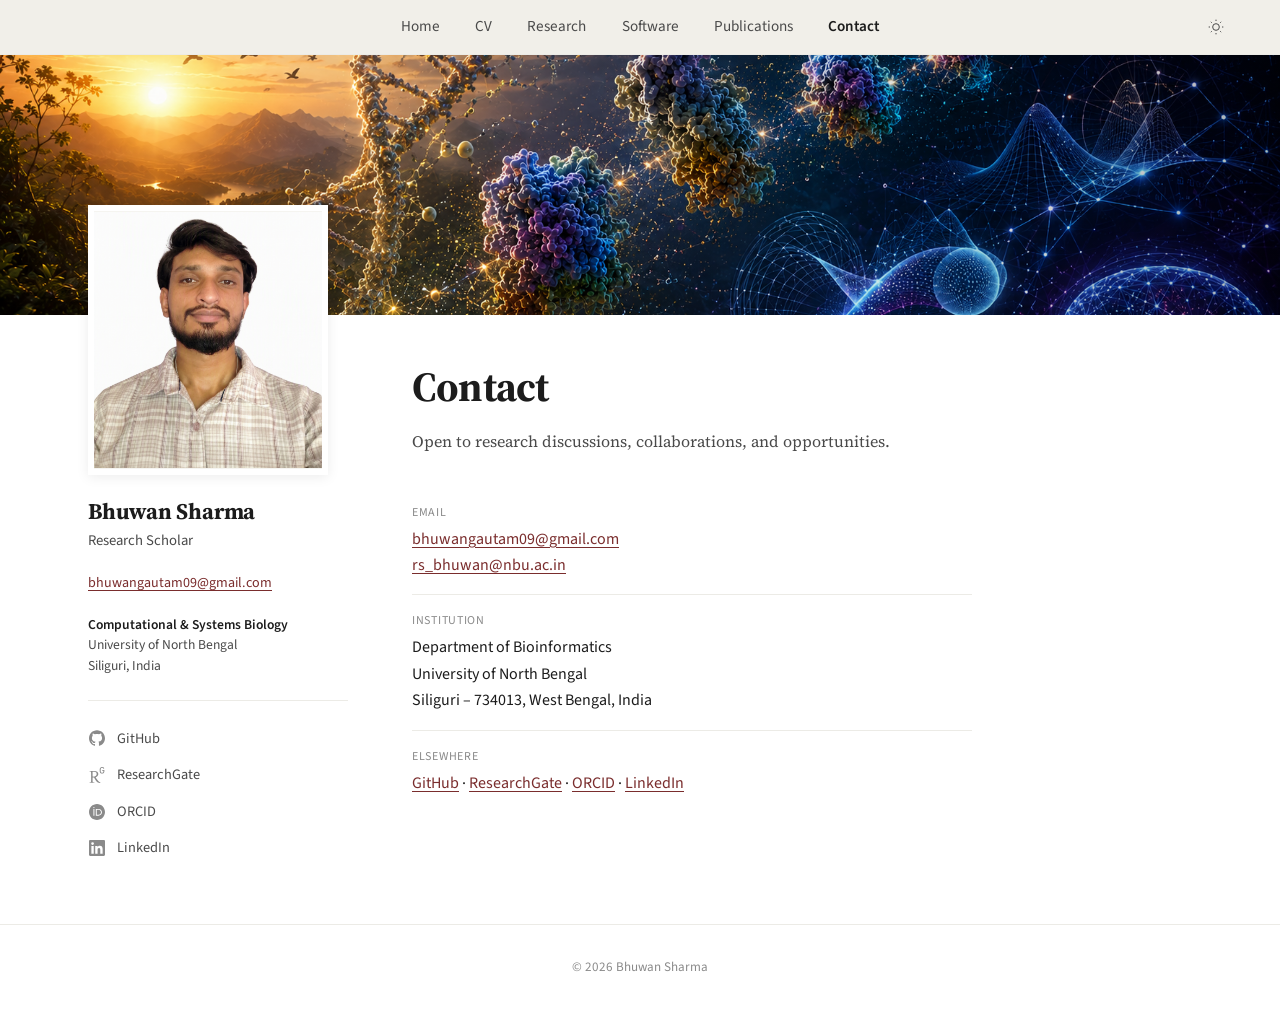
==== contact.html @ 432087e5 "Add files via upload" ====
<!DOCTYPE html>
<html lang="en" data-theme="light">
<head>
<meta charset="UTF-8"/>
<meta name="viewport" content="width=device-width,initial-scale=1.0"/>
<title>Contact — Bhuwan Sharma</title>
<link rel="icon" type="image/svg+xml" href="logo.svg" />
<link rel="stylesheet" href="style.css"/>
</head>
<body>

<nav id="topnav">
  <div class="nav-links">
    <a href="index.html">Home</a>
    <a href="cv.html">CV</a>
    <a href="research.html">Research</a>
    <a href="software.html">Software</a>
    <a href="publications.html">Publications</a>
    <a href="contact.html">Contact</a>
  </div>
  <div class="nav-tools">
    <button id="themeBtn" class="nav-btn" aria-label="Toggle theme">
      <svg class="icon-sun" width="16" height="16" viewBox="0 0 24 24" fill="none" stroke="currentColor" stroke-width="1.5"><circle cx="12" cy="12" r="5"/><path d="M12 1v2m0 18v2M4.22 4.22l1.42 1.42m12.73 12.73l1.41 1.41M1 12h2m18 0h2M4.22 19.78l1.42-1.42M18.36 5.64l1.41-1.41"/></svg>
      <svg class="icon-moon" width="16" height="16" viewBox="0 0 24 24" fill="none" stroke="currentColor" stroke-width="1.5"><path d="M21 12.79A9 9 0 1111.21 3 7 7 0 0021 12.79z"/></svg>
    </button>
    <button id="mobBtn" class="nav-btn mob-btn" aria-label="Menu">
      <span></span><span></span><span></span>
    </button>
  </div>
</nav>

<div class="mob-menu" id="mobMenu">
  <a href="index.html">Home</a>
  <a href="publications.html">Publications</a>
  <a href="software.html">Software</a>
  <a href="research.html">Research</a>
  <a href="cv.html">CV</a>
  <a href="contact.html">Contact</a>
</div>

<div class="banner"></div>

<div class="layout">
  <aside class="sidebar">
    <div class="profile-photo">
      <div class="profile-fallback">BS</div>
      <img src="assets/pp.png" alt="Bhuwan Sharma" onerror="this.style.display='none'"/>
    </div>
    <h1 class="sidebar-name">Bhuwan Sharma</h1>
    <p class="sidebar-title">Research Scholar</p>
    <div class="sidebar-contact">
      <a href="mailto:bhuwangautam09@gmail.com">bhuwangautam09@gmail.com</a>
    </div>
    <div class="sidebar-affiliation">
      <strong>Computational &amp; Systems Biology</strong><br/>
      University of North Bengal<br/>
      Siliguri, India
    </div>
    <div class="sidebar-links">
      <a href="https://github.com/BhuwanShar" target="_blank" rel="noopener" class="sidebar-link">
        <span class="sl-icon"><svg viewBox="0 0 24 24"><path d="M12 .297c-6.63 0-12 5.373-12 12 0 5.303 3.438 9.8 8.205 11.385.6.113.82-.258.82-.577 0-.285-.01-1.04-.015-2.04-3.338.724-4.042-1.61-4.042-1.61C4.422 18.07 3.633 17.7 3.633 17.7c-1.087-.744.084-.729.084-.729 1.205.084 1.838 1.236 1.838 1.236 1.07 1.835 2.809 1.305 3.495.998.108-.776.417-1.305.76-1.605-2.665-.3-5.466-1.332-5.466-5.93 0-1.31.465-2.38 1.235-3.22-.135-.303-.54-1.523.105-3.176 0 0 1.005-.322 3.3 1.23.96-.267 1.98-.399 3-.405 1.02.006 2.04.138 3 .405 2.28-1.552 3.285-1.23 3.285-1.23.645 1.653.24 2.873.12 3.176.765.84 1.23 1.91 1.23 3.22 0 4.61-2.805 5.625-5.475 5.92.42.36.81 1.096.81 2.22 0 1.606-.015 2.896-.015 3.286 0 .315.21.69.825.57C20.565 22.092 24 17.592 24 12.297c0-6.627-5.373-12-12-12"/></svg></span>
        <span class="sl-label">GitHub</span>
      </a>
      <a href="https://www.researchgate.net/profile/Bhuwan-Sharma-5" target="_blank" rel="noopener" class="sidebar-link">
        <span class="sl-icon"><svg width="24px" height="24px" viewBox="0 0 24 24" role="img" xmlns="http://www.w3.org/2000/svg"><title>ResearchGate icon</title><path d="M19.586 0c-.818 0-1.508.19-2.073.565-.563.377-.97.936-1.213 1.68a3.193 3.193 0 0 0-.112.437 8.365 8.365 0 0 0-.078.53 9 9 0 0 0-.05.727c-.01.282-.013.621-.013 1.016a31.121 31.123 0 0 0 .014 1.017 9 9 0 0 0 .05.727 7.946 7.946 0 0 0 .077.53h-.005a3.334 3.334 0 0 0 .113.438c.245.743.65 1.303 1.214 1.68.565.376 1.256.564 2.075.564.8 0 1.536-.213 2.105-.603.57-.39.94-.916 1.175-1.65.076-.235.135-.558.177-.93a10.9 10.9 0 0 0 .043-1.207v-.82c0-.095-.047-.142-.14-.142h-3.064c-.094 0-.14.047-.14.141v.956c0 .094.046.14.14.14h1.666c.056 0 .084.03.084.086 0 .36 0 .62-.036.865-.038.244-.1.447-.147.606-.108.385-.348.664-.638.876-.29.212-.738.35-1.227.35-.545 0-.901-.15-1.21-.353-.306-.203-.517-.454-.67-.915a3.136 3.136 0 0 1-.147-.762 17.366 17.367 0 0 1-.034-.656c-.01-.26-.014-.572-.014-.939a26.401 26.403 0 0 1 .014-.938 15.821 15.822 0 0 1 .035-.656 3.19 3.19 0 0 1 .148-.76 1.89 1.89 0 0 1 .742-1.01c.344-.244.593-.352 1.137-.352.508 0 .815.096 1.144.303.33.207.528.492.764.925.047.094.111.118.198.07l1.044-.43c.075-.048.09-.115.042-.199a3.549 3.549 0 0 0-.466-.742 3 3 0 0 0-.679-.607 3.313 3.313 0 0 0-.903-.41A4.068 4.068 0 0 0 19.586 0zM8.217 5.836c-1.69 0-3.036.086-4.297.086-1.146 0-2.291 0-3.007-.029v.831l1.088.2c.744.144 1.174.488 1.174 2.264v11.288c0 1.777-.43 2.12-1.174 2.263l-1.088.2v.832c.773-.029 2.12-.086 3.465-.086 1.29 0 2.951.057 3.667.086v-.831l-1.49-.2c-.773-.115-1.174-.487-1.174-2.264v-4.784c.688.057 1.29.057 2.206.057 1.748 3.123 3.41 5.472 4.355 6.56.86 1.032 2.177 1.691 3.839 1.691.487 0 1.003-.086 1.318-.23v-.744c-1.031 0-2.063-.716-2.808-1.518-1.26-1.376-2.95-3.582-4.355-6.074 2.32-.545 4.04-2.722 4.04-4.9 0-3.208-2.492-4.698-5.758-4.698zm-.515 1.29c2.406 0 3.839 1.26 3.839 3.552 0 2.263-1.547 3.782-4.097 3.782-.974 0-1.404-.03-2.063-.086v-7.19c.66-.059 1.547-.059 2.32-.059z"/></svg></span>
        <span class="sl-label">ResearchGate</span>
      </a>
      <a href="https://orcid.org/0009-0004-7621-1207" target="_blank" rel="noopener" class="sidebar-link">
        <span class="sl-icon"><svg viewBox="0 0 24 24"><path d="M12 0C5.372 0 0 5.372 0 12s5.372 12 12 12 12-5.372 12-12S18.628 0 12 0zM7.369 4.378c.525 0 .947.431.947.947s-.422.947-.947.947a.95.95 0 01-.947-.947c0-.525.422-.947.947-.947zm-.722 3.038h1.444v10.041H6.647V7.416zm3.562 0h3.9c3.712 0 5.344 2.653 5.344 5.025 0 2.578-2.016 5.025-5.325 5.025h-3.919V7.416zm1.444 1.303v7.444h2.297c3.272 0 4.05-2.544 4.05-3.713 0-1.378-.947-3.731-3.9-3.731h-2.447z"/></svg></span>
        <span class="sl-label">ORCID</span>
      </a>
      <a href="https://www.linkedin.com/in/bhuwansharma2002" target="_blank" rel="noopener" class="sidebar-link">
        <span class="sl-icon"><svg viewBox="0 0 24 24"><path d="M20.447 20.452h-3.554v-5.569c0-1.328-.027-3.037-1.852-3.037-1.853 0-2.136 1.445-2.136 2.939v5.667H9.351V9h3.414v1.561h.046c.477-.9 1.637-1.85 3.37-1.85 3.601 0 4.267 2.37 4.267 5.455v6.286zM5.337 7.433a2.062 2.062 0 01-2.063-2.065 2.064 2.064 0 112.063 2.065zm1.782 13.019H3.555V9h3.564v11.452zM22.225 0H1.771C.792 0 0 .774 0 1.729v20.542C0 23.227.792 24 1.771 24h20.451C23.2 24 24 23.227 24 22.271V1.729C24 .774 23.2 0 22.222 0h.003z"/></svg></span>
        <span class="sl-label">LinkedIn</span>
      </a>
    </div>
  </aside>

  <main class="content">
    <h1 class="page-title">Contact</h1>
    <p class="page-lede">
      Open to research discussions, collaborations, and opportunities.
    </p>

    <div class="contact-block">
      <div class="item">
        <div class="label">Email</div>
        <div class="value">
          <a href="mailto:bhuwangautam09@gmail.com" data-copy="bhuwangautam09@gmail.com">bhuwangautam09@gmail.com</a> <br>
          <a href="mailto:rs_bhuwan@nbu.ac.in" data-copy="rs_bhuwan@nbu.ac.in">rs_bhuwan@nbu.ac.in</a>
        </div>
      </div>
      <div class="item">
        <div class="label">Institution</div>
        <div class="value">
          Department of Bioinformatics<br/>
          University of North Bengal<br/>
          Siliguri – 734013, West Bengal, India
        </div>
      </div>
      <div class="item">
        <div class="label">Elsewhere</div>
        <div class="value">
          <a href="https://github.com/BhuwanShar" target="_blank" rel="noopener">GitHub</a> ·
          <a href="https://www.researchgate.net/profile/Bhuwan-Sharma" target="_blank" rel="noopener">ResearchGate</a> ·
          <a href="https://orcid.org/0009-0004-7621-1207" target="_blank" rel="noopener">ORCID</a> ·
          <a href="https://www.linkedin.com/in/bhuwansharma2002" target="_blank" rel="noopener">LinkedIn</a>
        </div>
      </div>
    </div>

  </main>
</div>

<footer class="footer">
  <p>© 2026 Bhuwan Sharma</p>
</footer>

<script src="script.js"></script>
</body>
</html>
---- style.css ----
/* ─── Change the vibe ─── */
:root {
  --bg:          #ffffff;
  --bg-sub:      #f5f4f0;
  --bg-nav:      #f1efe9;
  --text:        #1c1c1c;
  --text-sub:    #4a4a4a;
  --text-faint:  #8a8a8a;
  --accent:      #7a2d2d;
  --accent-sub:  #9a3838;
  --rule:        #d8d5cd;
  --rule-light:  #ecebe6;
  --highlight:   #f9f5ec;

  --serif:  'Source Serif Pro', 'Georgia', serif;
  --sans:   'Source Sans Pro', -apple-system, 'Segoe UI', sans-serif;
  --mono:   'JetBrains Mono', 'Menlo', monospace;

  --ease: cubic-bezier(0.25, 0.46, 0.45, 0.94);
}

[data-theme="dark"] {
  --bg:          #141414;
  --bg-sub:      #1c1c1c;
  --bg-nav:      #1a1a1a;
  --text:        #e6e4de;
  --text-sub:    #a8a6a0;
  --text-faint:  #6a6a6a;
  --accent:      #d68a8a;
  --accent-sub:  #e5a3a3;
  --rule:        #2c2c2c;
  --rule-light:  #222;
  --highlight:   #1e1c17;
}

/* ─── RESET ─── */
*, *::before, *::after { margin: 0; padding: 0; box-sizing: border-box; }
html { scroll-behavior: smooth; }

body {
  font-family: var(--sans);
  font-size: 16px;
  line-height: 1.65;
  color: var(--text);
  background: var(--bg);
  -webkit-font-smoothing: antialiased;
  transition: background 0.4s var(--ease), color 0.4s var(--ease);
}

a { color: var(--accent); text-decoration: underline; text-decoration-thickness: 1px; text-underline-offset: 3px; transition: color 0.2s; }
a:hover { color: var(--accent-sub); }

::selection { background: rgba(122, 45, 45, 0.15); color: var(--text); }
[data-theme="dark"] ::selection { background: rgba(214, 138, 138, 0.2); }

/* ═══════════════════════════════════════════════════════════════════
   TOP NAVIGATION
   ═══════════════════════════════════════════════════════════════════ */
#topnav {
  position: sticky;
  top: 0;
  z-index: 100;
  background: var(--bg-nav);
  border-bottom: 1px solid var(--rule-light);
  padding: 0.9rem 3rem;
  display: flex;
  align-items: center;
  justify-content: center;
  gap: 1.5rem;
  transition: background 0.4s var(--ease);
}

.nav-links {
  display: flex;
  gap: 2.2rem;
  align-items: center;
}
.nav-links a {
  font-size: 0.95rem;
  color: var(--text-sub);
  text-decoration: none;
  transition: color 0.2s;
}
.nav-links a:hover,
.nav-links a.active {
  color: var(--text);
  font-weight: 600;
}

.nav-tools {
  position: absolute;
  right: 3rem;
  display: flex;
  align-items: center;
  gap: 0.5rem;
}

.nav-btn {
  display: flex;
  align-items: center;
  justify-content: center;
  width: 2rem;
  height: 2rem;
  background: none;
  border: none;
  color: var(--text-sub);
  cursor: pointer;
  border-radius: 4px;
  transition: background 0.2s, color 0.2s;
}
.nav-btn:hover { background: var(--rule-light); color: var(--text); }

.icon-moon { display: none; }
[data-theme="dark"] .icon-sun { display: none; }
[data-theme="dark"] .icon-moon { display: block; }

/* Mobile menu button */
.mob-btn { display: none; flex-direction: column; justify-content: center; }
.mob-btn span {
  display: block;
  width: 18px;
  height: 1.5px;
  background: var(--text-sub);
  margin: 3px 0;
  transition: transform 0.3s, opacity 0.3s;
}
.mob-btn.open span:nth-child(1) { transform: translateY(4.5px) rotate(45deg); }
.mob-btn.open span:nth-child(2) { opacity: 0; }
.mob-btn.open span:nth-child(3) { transform: translateY(-4.5px) rotate(-45deg); }

.mob-menu {
  position: fixed;
  top: 3.5rem;
  left: 0;
  right: 0;
  background: var(--bg-nav);
  padding: 1rem 2rem;
  border-bottom: 1px solid var(--rule);
  z-index: 99;
  transform: translateY(-110%);
  transition: transform 0.35s var(--ease);
}
.mob-menu.open { transform: translateY(0); }
.mob-menu a {
  display: block;
  padding: 0.7rem 0;
  color: var(--text-sub);
  text-decoration: none;
  border-bottom: 1px solid var(--rule-light);
  font-size: 0.95rem;
}
.mob-menu a:last-child { border: none; }

/* ═══════════════════════════════════════════════════════════════════
   BANNER 
   ═══════════════════════════════════════════════════════════════════ */
.banner {
  width: 100%;
  height: 260px;
  position: relative;
  overflow: hidden;
  background-color: var(--bg-sub);

  background-image:
    linear-gradient(
      to right,
      rgba(255,255,255,0.00) 0%,
      rgba(255,255,255,0.00) 45%,
      rgba(0,0,0,0.10) 72%,
      rgba(0,0,0,0.28) 100%
    ),
    url('assets/bg.png');

  background-size: cover;
  background-repeat: no-repeat;
  background-position: left center;
}

/* Quote */
.banner-quote {
  position: absolute;
  top: 50%;
  right: 6%;
  transform: translateY(-50%);

  width: min(460px, 42%);

  font-family: "Crimson Pro", serif;
  font-size: clamp(1.3rem, 2vw, 1.9rem);
  font-weight: 300;
  line-height: 1.4;
  letter-spacing: 0.02em;

  color: rgba(255,255,255,0.95);
  text-align: right;

  text-shadow:
    0 2px 8px rgba(0,0,0,0.35),
    0 6px 18px rgba(0,0,0,0.20);

  z-index: 2;
}

.banner-quote span {
  font-style: italic;
  font-weight: 500;
}

/* Mobile */
@media (max-width: 768px) {
  .banner {
    height: 220px;
    background-position: center center;
    background-image:
      linear-gradient(
        to bottom,
        rgba(0,0,0,0.00) 0%,
        rgba(0,0,0,0.08) 55%,
        rgba(0,0,0,0.28) 100%
      ),
      url('assets/bg.png');
  }

  .banner-quote {
    left: 50%;
    right: auto;
    bottom: 16px;
    top: 10%;
    transform: translateX(-50%);
    width: 90%;
    max-width: 320px;
    text-align: center;
    font-size: 1.2rem;
    line-height: 1.45;
  }
}
/* ═══════════════════════════════════════════════════════════════════
   MAIN LAYOUT 
   ═══════════════════════════════════════════════════════════════════ */
.layout {
  max-width: 1200px;
  margin: 0 auto;
  padding: 0 3rem;
  display: grid;
  grid-template-columns: 260px 1fr;
  gap: 4rem;
  position: relative;
}

/* ─── SIDEBAR ─── */
.sidebar {
  padding-top: 0;
  position: relative;
}

.profile-photo {
  width: 240px;
  height: 270px;
  margin-top: -110px;
  background: var(--bg-sub);
  border: 6px solid var(--bg);
  overflow: hidden;
  position: relative;
  box-shadow: 0 2px 12px rgba(0,0,0,0.08);
}
.profile-photo img {
  width: 100%;
  height: 100%;
  object-fit: contain;
  display: block;
  position: relative; /* Add this */
  z-index: 2;        /* Add this to sit on top of the fallback */
}
.profile-fallback {
  position: absolute;
  inset: 0;
  display: flex;
  align-items: center;
  justify-content: center;
  font-family: var(--serif);
  font-size: 4rem;
  color: var(--text-faint);
  background: var(--bg-sub);
}

.sidebar-name {
  font-family: var(--serif);
  font-size: 1.4rem;
  font-weight: 700;
  color: var(--text);
  margin: 1.5rem 0 0.2rem;
  letter-spacing: -0.01em;
  line-height: 1.2;
}

.sidebar-title {
  font-size: 0.92rem;
  color: var(--text-sub);
  margin-bottom: 1.2rem;
}

.sidebar-contact {
  margin: 1.2rem 0;
  font-size: 0.88rem;
}
.sidebar-contact a {
  color: var(--accent);
  word-break: break-all;
}

.sidebar-affiliation {
  font-size: 0.85rem;
  color: var(--text-sub);
  line-height: 1.5;
  margin: 1rem 0 1.5rem;
}
.sidebar-affiliation strong {
  color: var(--text);
  font-weight: 600;
}

.sidebar-links {
  border-top: 1px solid var(--rule-light);
  padding-top: 1.2rem;
}
.sidebar-link {
  display: flex;
  align-items: center;
  gap: 0.7rem;
  padding: 0.4rem 0;
  font-size: 0.9rem;
  color: var(--text-sub);
  text-decoration: none;
}
.sidebar-link:hover {
  color: var(--accent);
}
.sidebar-link:hover .sl-label {
  text-decoration: underline;
  text-underline-offset: 3px;
}
.sl-icon {
  width: 18px;
  height: 18px;
  display: flex;
  align-items: center;
  justify-content: center;
  color: var(--text-faint);
  flex-shrink: 0;
}
.sl-icon svg {
  width: 16px;
  height: 16px;
  fill: currentColor;
}
.sidebar-link:hover .sl-icon { color: var(--accent); }

/* ═══════════════════════════════════════════════════════════════════
   CONTENT AREA
   ═══════════════════════════════════════════════════════════════════ */
.content {
  padding: 3rem 0 5rem;
  min-width: 0;
}

.page-title {
  font-family: var(--serif);
  font-size: 2.6rem;
  font-weight: 700;
  color: var(--text);
  letter-spacing: -0.02em;
  line-height: 1.15;
  margin-bottom: 1rem;
}

.page-lede {
  font-family: var(--serif);
  font-size: 1.25rem;
  font-weight: 400;
  color: var(--text-sub);
  line-height: 1.5;
  margin-bottom: 2rem;
  max-width: 640px;
}

.content p {
  font-size: 1rem;
  color: var(--text-sub);
  line-height: 1.75;
  margin-bottom: 1.2rem;
  max-width: 680px;
}
.content p strong {
  color: var(--text);
  font-weight: 600;
}

.content h2 {
  font-family: var(--serif);
  font-size: 1.6rem;
  font-weight: 700;
  color: var(--text);
  margin: 3rem 0 1rem;
  letter-spacing: -0.01em;
}

.content h3 {
  font-family: var(--serif);
  font-size: 1.2rem;
  font-weight: 600;
  color: var(--text);
  margin: 2rem 0 0.7rem;
}

/* ─── HIGHLIGHT BOX ─── */
.highlight-box {
  background: var(--highlight);
  border-left: 3px solid var(--accent);
  padding: 1.2rem 1.5rem;
  margin: 2rem 0;
  max-width: 680px;
  display: flex;
  gap: 1rem;
  align-items: flex-start;
}
.highlight-icon {
  color: var(--accent);
  font-size: 1.3rem;
  flex-shrink: 0;
  line-height: 1;
  padding-top: 0.1rem;
}
.highlight-box p {
  margin: 0;
  font-size: 0.95rem;
  color: var(--text-sub);
}
.highlight-box strong { color: var(--text); }

/* ─── LISTS ─── */
.content ul {
  margin: 1rem 0 1.5rem 1.2rem;
  max-width: 680px;
}
.content ul li {
  font-size: 1rem;
  color: var(--text-sub);
  line-height: 1.75;
  margin-bottom: 0.4rem;
}

/* ═══════════════════════════════════════════════════════════════════
   HOMEPAGE 
   ═══════════════════════════════════════════════════════════════════ */
.contributions {
  margin-top: 3rem;
  border-top: 1px solid var(--rule-light);
  padding-top: 2rem;
  max-width: 680px;
}
.contributions h2 { margin-top: 0; }

.contrib-list {
  list-style: none;
  margin: 1rem 0 0;
  padding: 0;
}
.contrib-item {
  padding: 1rem 0;
  border-bottom: 1px solid var(--rule-light);
  display: grid;
  grid-template-columns: 90px 1fr;
  gap: 1rem;
  align-items: baseline;
}
.contrib-item:last-child { border-bottom: none; }
.contrib-tag {
  font-family: var(--mono);
  font-size: 0.7rem;
  color: var(--text-faint);
  text-transform: uppercase;
  letter-spacing: 0.05em;
}
.contrib-body h3 {
  font-family: var(--serif);
  font-size: 1.1rem;
  font-weight: 600;
  margin: 0 0 0.2rem;
}
.contrib-body h3 a {
  color: var(--text);
  text-decoration: none;
}
.contrib-body h3 a:hover {
  color: var(--accent);
  text-decoration: underline;
  text-underline-offset: 3px;
}
.contrib-body p {
  font-size: 0.9rem;
  margin: 0.2rem 0 0;
  color: var(--text-sub);
}

/* ═══════════════════════════════════════════════════════════════════
   SOFTWARE PAGE
   ═══════════════════════════════════════════════════════════════════ */
.sw-item {
  margin-bottom: 4rem;
  max-width: 780px;
}

.sw-screenshot {
  width: 100%;
  aspect-ratio: 16 / 9;
  background: var(--bg-sub);
  border: 1px solid var(--rule-light);
  overflow: hidden;
  margin-bottom: 1.2rem;
  position: relative;
}
.sw-screenshot img {
  width: 100%;
  height: 100%;
  object-fit: contain;
  display: block;
}
.sw-screenshot-placeholder {
  position: absolute;
  inset: 0;
  display: flex;
  align-items: center;
  justify-content: center;
  color: var(--text-faint);
  font-size: 0.85rem;
  font-family: var(--mono);
}

.sw-header {
  display: flex;
  align-items: baseline;
  gap: 0.8rem;
  flex-wrap: wrap;
  margin-bottom: 0.3rem;
}
.sw-item h2 {
  font-family: var(--serif);
  font-size: 1.6rem;
  font-weight: 700;
  color: var(--text);
  margin: 0;
}
.sw-badge {
  font-size: 0.7rem;
  font-weight: 600;
  text-transform: uppercase;
  letter-spacing: 0.06em;
  padding: 0.2rem 0.6rem;
  border: 1px solid var(--accent);
  color: var(--accent);
  border-radius: 2px;
}
.sw-sub {
  font-size: 0.9rem;
  color: var(--text-faint);
  margin: 0.2rem 0 1rem;
}
.sw-actions {
  margin-top: 1rem;
  display: flex;
  gap: 1.2rem;
  align-items: center;
}
.sw-actions a {
  font-size: 0.9rem;
  font-weight: 500;
}

/* ═══════════════════════════════════════════════════════════════════
   PUBLICATIONS PAGE
   ═══════════════════════════════════════════════════════════════════ */
.pub-list {
  border-top: 2px solid var(--text);
  padding-top: 0.5rem;
  max-width: 780px;
}
.pub-item {
  display: grid;
  grid-template-columns: 60px 1fr;
  gap: 1.5rem;
  padding: 1.3rem 0;
  border-bottom: 1px solid var(--rule-light);
  align-items: baseline;
}
.pub-year {
  font-family: var(--mono);
  font-size: 0.8rem;
  color: var(--text-faint);
}
.pub-title {
  font-family: var(--serif);
  font-size: 1.08rem;
  font-weight: 600;
  color: var(--text);
  margin-bottom: 0.25rem;
  line-height: 1.4;
}
.pub-authors {
  font-size: 0.88rem;
  color: var(--text-sub);
  margin-bottom: 0.1rem;
}
.pub-venue {
  font-size: 0.85rem;
  color: var(--text-faint);
  font-style: italic;
}
.pub-status {
  display: inline-block;
  font-family: var(--mono);
  font-size: 0.7rem;
  font-weight: 600;
  text-transform: uppercase;
  letter-spacing: 0.05em;
  color: var(--accent);
  border: 1px solid var(--accent);
  padding: 0.1rem 0.5rem;
  border-radius: 2px;
  margin-top: 0.4rem;
}

/* ═══════════════════════════════════════════════════════════════════
   RESEARCH PAGE
   ═══════════════════════════════════════════════════════════════════ */
.research-area {
  margin-bottom: 2.5rem;
  max-width: 720px;
  padding-left: 1.2rem;
  border-left: 2px solid var(--rule-light);
}
.research-area h3 {
  margin-top: 0;
}

/* ═══════════════════════════════════════════════════════════════════
   CV PAGE
   ═══════════════════════════════════════════════════════════════════ */
.cv-section {
  margin-bottom: 2.5rem;
  max-width: 780px;
}
.cv-entry {
  display: grid;
  grid-template-columns: 110px 1fr;
  gap: 1.5rem;
  padding: 1rem 0;
  border-bottom: 1px solid var(--rule-light);
  align-items: baseline;
}
.cv-year {
  font-family: var(--mono);
  font-size: 0.78rem;
  color: var(--text-faint);
}
.cv-entry h4 {
  font-family: var(--serif);
  font-size: 1.05rem;
  font-weight: 600;
  color: var(--text);
  margin: 0 0 0.15rem;
}
.cv-entry p {
  font-size: 0.9rem;
  color: var(--text-sub);
  margin: 0;
  line-height: 1.5;
}

/* Skills grid */
.skills-grid {
  display: grid;
  grid-template-columns: repeat(auto-fit, minmax(220px, 1fr));
  gap: 1.5rem 2rem;
  max-width: 780px;
  margin-top: 1rem;
}
.skill-block h4 {
  font-family: var(--sans);
  font-size: 0.78rem;
  font-weight: 600;
  color: var(--text-faint);
  text-transform: uppercase;
  letter-spacing: 0.06em;
  margin-bottom: 0.4rem;
}
.skill-block p {
  font-size: 0.92rem;
  color: var(--text-sub);
  margin: 0;
  line-height: 1.6;
}

/* ═══════════════════════════════════════════════════════════════════
   CONTACT PAGE
   ═══════════════════════════════════════════════════════════════════ */
.contact-block {
  max-width: 560px;
  margin-top: 2rem;
}
.contact-block .item {
  padding: 1rem 0;
  border-bottom: 1px solid var(--rule-light);
}
.contact-block .item:last-child { border-bottom: none; }
.contact-block .label {
  font-size: 0.75rem;
  color: var(--text-faint);
  text-transform: uppercase;
  letter-spacing: 0.06em;
  margin-bottom: 0.2rem;
}
.contact-block .value {
  font-size: 1rem;
  color: var(--text);
}
.contact-block .value a { color: var(--accent); }

/* ═══════════════════════════════════════════════════════════════════
   FOOTER
   ═══════════════════════════════════════════════════════════════════ */
.footer {
  border-top: 1px solid var(--rule-light);
  padding: 2rem 3rem;
  text-align: center;
  font-size: 0.82rem;
  color: var(--text-faint);
  margin-top: 2rem;
}

/* ═══════════════════════════════════════════════════════════════════
   TOAST
   ═══════════════════════════════════════════════════════════════════ */
.toast {
  position: fixed;
  bottom: 2rem;
  left: 50%;
  transform: translateX(-50%) translateY(60px);
  background: var(--text);
  color: var(--bg);
  padding: 0.7rem 1.4rem;
  font-size: 0.85rem;
  border-radius: 3px;
  z-index: 200;
  opacity: 0;
  pointer-events: none;
  transition: transform 0.35s var(--ease), opacity 0.35s;
}
.toast.show {
  transform: translateX(-50%) translateY(0);
  opacity: 1;
}

/* ═══════════════════════════════════════════════════════════════════
   RESPONSIVE
   ═══════════════════════════════════════════════════════════════════ */
@media (max-width: 900px) {
  #topnav { padding: 0.9rem 1.5rem; }
  .nav-links { display: none; }
  .mob-btn { display: flex; }
  .nav-tools { right: 1.5rem; }

  .layout {
    grid-template-columns: 1fr;
    gap: 2rem;
    padding: 0 1.5rem;
  }

  .banner { height: 180px; }

  .sidebar {
    display: grid;
    grid-template-columns: auto 1fr;
    gap: 1.5rem;
    align-items: start;
  }
  .profile-photo {
    width: 140px;
    height: 180px;
    margin-top: -60px;
  }
  .sidebar-name { margin-top: -0.3rem; font-size: 1.2rem; }
  .sidebar-links {
    grid-column: 1 / -1;
    border-top: 1px solid var(--rule-light);
  }

  .content { padding: 1.5rem 0 3rem; }
  .page-title { font-size: 2rem; }
  .page-lede { font-size: 1.1rem; }

  .contrib-item,
  .pub-item,
  .cv-entry {
    grid-template-columns: 1fr;
    gap: 0.3rem;
  }

  .footer { padding: 2rem 1.5rem; }
}

@media (max-width: 500px) {
  .sidebar {
    grid-template-columns: 1fr;
  }
  .profile-photo {
    width: 160px;
    height: 200px;
    margin: -80px auto 0;
  }
  .sidebar-name, .sidebar-title, .sidebar-contact, .sidebar-affiliation {
    text-align: center;
  }
}
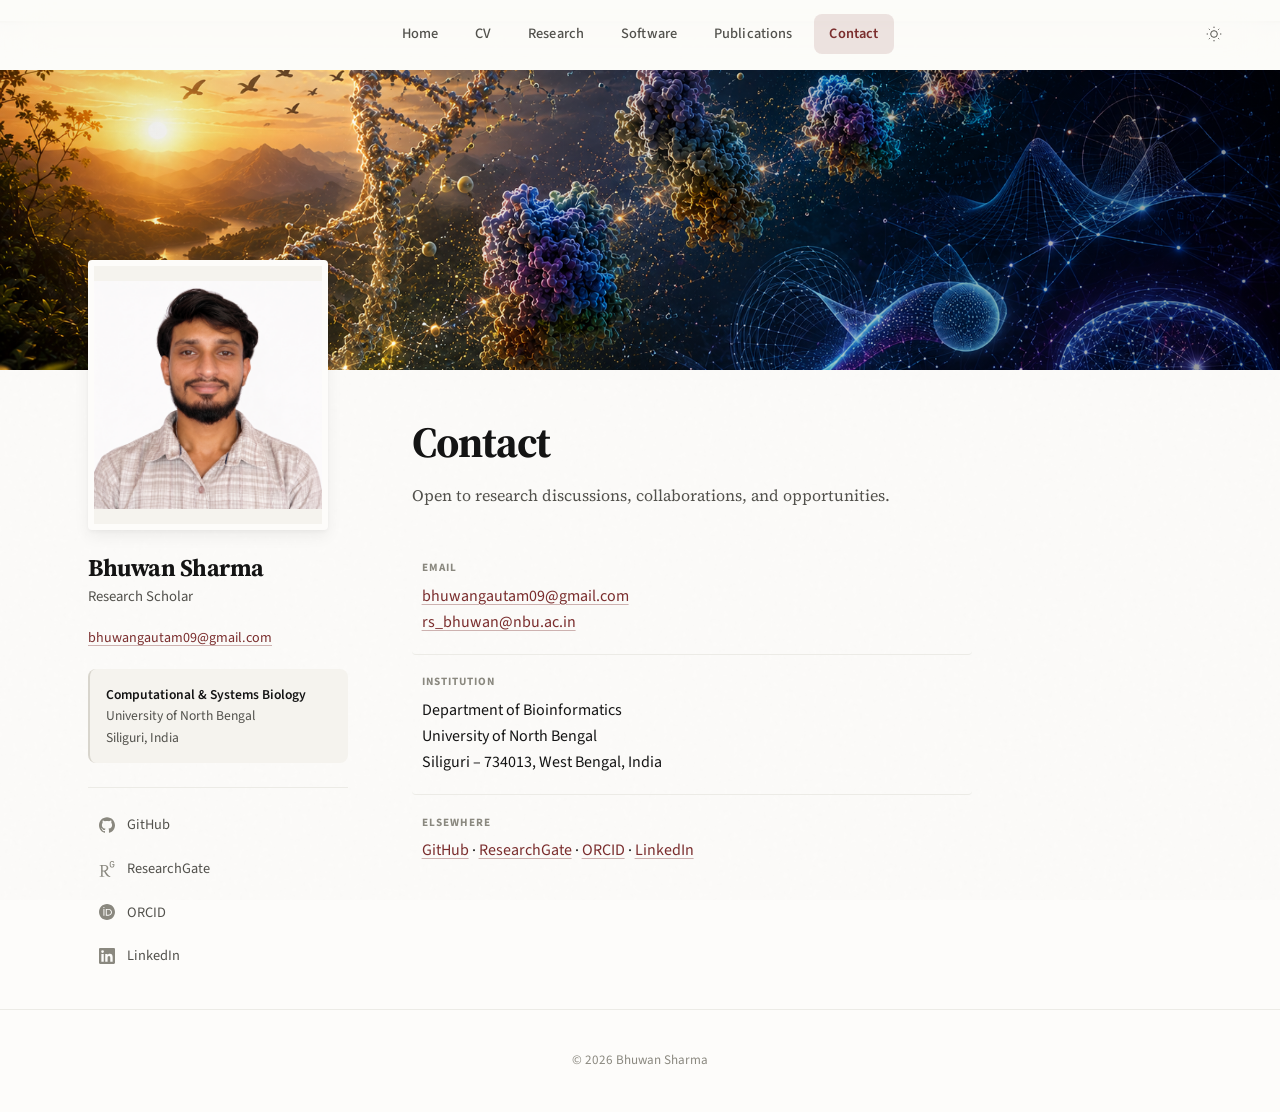
==== commit 47f9cc5a: "Update contact.html" ====
--- a/contact.html
+++ b/contact.html
@@ -4,7 +4,7 @@
 <meta charset="UTF-8"/>
 <meta name="viewport" content="width=device-width,initial-scale=1.0"/>
 <title>Contact — Bhuwan Sharma</title>
-<link rel="icon" type="image/svg+xml" href="logo.svg" />
+<link rel="icon" type="image/svg+xml" href="assets/favicon.png" />
 <link rel="stylesheet" href="style.css"/>
 </head>
 <body>
@@ -118,4 +118,4 @@
 
 <script src="script.js"></script>
 </body>
-</html>+</html>
--- a/style.css
+++ b/style.css
@@ -1,823 +1,1521 @@
-/* ─── Change the vibe ─── */
-:root {
-  --bg:          #ffffff;
-  --bg-sub:      #f5f4f0;
-  --bg-nav:      #f1efe9;
-  --text:        #1c1c1c;
-  --text-sub:    #4a4a4a;
-  --text-faint:  #8a8a8a;
-  --accent:      #7a2d2d;
-  --accent-sub:  #9a3838;
-  --rule:        #d8d5cd;
-  --rule-light:  #ecebe6;
-  --highlight:   #f9f5ec;
-
-  --serif:  'Source Serif Pro', 'Georgia', serif;
-  --sans:   'Source Sans Pro', -apple-system, 'Segoe UI', sans-serif;
-  --mono:   'JetBrains Mono', 'Menlo', monospace;
-
-  --ease: cubic-bezier(0.25, 0.46, 0.45, 0.94);
-}
-
-[data-theme="dark"] {
-  --bg:          #141414;
-  --bg-sub:      #1c1c1c;
-  --bg-nav:      #1a1a1a;
-  --text:        #e6e4de;
-  --text-sub:    #a8a6a0;
-  --text-faint:  #6a6a6a;
-  --accent:      #d68a8a;
-  --accent-sub:  #e5a3a3;
-  --rule:        #2c2c2c;
-  --rule-light:  #222;
-  --highlight:   #1e1c17;
-}
-
-/* ─── RESET ─── */
-*, *::before, *::after { margin: 0; padding: 0; box-sizing: border-box; }
-html { scroll-behavior: smooth; }
-
-body {
-  font-family: var(--sans);
-  font-size: 16px;
-  line-height: 1.65;
-  color: var(--text);
-  background: var(--bg);
-  -webkit-font-smoothing: antialiased;
-  transition: background 0.4s var(--ease), color 0.4s var(--ease);
-}
-
-a { color: var(--accent); text-decoration: underline; text-decoration-thickness: 1px; text-underline-offset: 3px; transition: color 0.2s; }
-a:hover { color: var(--accent-sub); }
-
-::selection { background: rgba(122, 45, 45, 0.15); color: var(--text); }
-[data-theme="dark"] ::selection { background: rgba(214, 138, 138, 0.2); }
-
-/* ═══════════════════════════════════════════════════════════════════
-   TOP NAVIGATION
-   ═══════════════════════════════════════════════════════════════════ */
-#topnav {
-  position: sticky;
-  top: 0;
-  z-index: 100;
-  background: var(--bg-nav);
-  border-bottom: 1px solid var(--rule-light);
-  padding: 0.9rem 3rem;
-  display: flex;
-  align-items: center;
-  justify-content: center;
-  gap: 1.5rem;
-  transition: background 0.4s var(--ease);
-}
-
-.nav-links {
-  display: flex;
-  gap: 2.2rem;
-  align-items: center;
-}
-.nav-links a {
-  font-size: 0.95rem;
-  color: var(--text-sub);
-  text-decoration: none;
-  transition: color 0.2s;
-}
-.nav-links a:hover,
-.nav-links a.active {
-  color: var(--text);
-  font-weight: 600;
-}
-
-.nav-tools {
-  position: absolute;
-  right: 3rem;
-  display: flex;
-  align-items: center;
-  gap: 0.5rem;
-}
-
-.nav-btn {
-  display: flex;
-  align-items: center;
-  justify-content: center;
-  width: 2rem;
-  height: 2rem;
-  background: none;
-  border: none;
-  color: var(--text-sub);
-  cursor: pointer;
-  border-radius: 4px;
-  transition: background 0.2s, color 0.2s;
-}
-.nav-btn:hover { background: var(--rule-light); color: var(--text); }
-
-.icon-moon { display: none; }
-[data-theme="dark"] .icon-sun { display: none; }
-[data-theme="dark"] .icon-moon { display: block; }
-
-/* Mobile menu button */
-.mob-btn { display: none; flex-direction: column; justify-content: center; }
-.mob-btn span {
-  display: block;
-  width: 18px;
-  height: 1.5px;
-  background: var(--text-sub);
-  margin: 3px 0;
-  transition: transform 0.3s, opacity 0.3s;
-}
-.mob-btn.open span:nth-child(1) { transform: translateY(4.5px) rotate(45deg); }
-.mob-btn.open span:nth-child(2) { opacity: 0; }
-.mob-btn.open span:nth-child(3) { transform: translateY(-4.5px) rotate(-45deg); }
-
-.mob-menu {
-  position: fixed;
-  top: 3.5rem;
-  left: 0;
-  right: 0;
-  background: var(--bg-nav);
-  padding: 1rem 2rem;
-  border-bottom: 1px solid var(--rule);
-  z-index: 99;
-  transform: translateY(-110%);
-  transition: transform 0.35s var(--ease);
-}
-.mob-menu.open { transform: translateY(0); }
-.mob-menu a {
-  display: block;
-  padding: 0.7rem 0;
-  color: var(--text-sub);
-  text-decoration: none;
-  border-bottom: 1px solid var(--rule-light);
-  font-size: 0.95rem;
-}
-.mob-menu a:last-child { border: none; }
-
-/* ═══════════════════════════════════════════════════════════════════
-   BANNER 
-   ═══════════════════════════════════════════════════════════════════ */
-.banner {
-  width: 100%;
-  height: 260px;
-  position: relative;
-  overflow: hidden;
-  background-color: var(--bg-sub);
-
-  background-image:
-    linear-gradient(
-      to right,
-      rgba(255,255,255,0.00) 0%,
-      rgba(255,255,255,0.00) 45%,
-      rgba(0,0,0,0.10) 72%,
-      rgba(0,0,0,0.28) 100%
-    ),
-    url('assets/bg.png');
-
-  background-size: cover;
-  background-repeat: no-repeat;
-  background-position: left center;
-}
-
-/* Quote */
-.banner-quote {
-  position: absolute;
-  top: 50%;
-  right: 6%;
-  transform: translateY(-50%);
-
-  width: min(460px, 42%);
-
-  font-family: "Crimson Pro", serif;
-  font-size: clamp(1.3rem, 2vw, 1.9rem);
-  font-weight: 300;
-  line-height: 1.4;
-  letter-spacing: 0.02em;
-
-  color: rgba(255,255,255,0.95);
-  text-align: right;
-
-  text-shadow:
-    0 2px 8px rgba(0,0,0,0.35),
-    0 6px 18px rgba(0,0,0,0.20);
-
-  z-index: 2;
-}
-
-.banner-quote span {
-  font-style: italic;
-  font-weight: 500;
-}
-
-/* Mobile */
-@media (max-width: 768px) {
-  .banner {
-    height: 220px;
-    background-position: center center;
-    background-image:
-      linear-gradient(
-        to bottom,
-        rgba(0,0,0,0.00) 0%,
-        rgba(0,0,0,0.08) 55%,
-        rgba(0,0,0,0.28) 100%
-      ),
-      url('assets/bg.png');
-  }
-
-  .banner-quote {
-    left: 50%;
-    right: auto;
-    bottom: 16px;
-    top: 10%;
-    transform: translateX(-50%);
-    width: 90%;
-    max-width: 320px;
-    text-align: center;
-    font-size: 1.2rem;
-    line-height: 1.45;
-  }
-}
-/* ═══════════════════════════════════════════════════════════════════
-   MAIN LAYOUT 
-   ═══════════════════════════════════════════════════════════════════ */
-.layout {
-  max-width: 1200px;
-  margin: 0 auto;
-  padding: 0 3rem;
-  display: grid;
-  grid-template-columns: 260px 1fr;
-  gap: 4rem;
-  position: relative;
-}
-
-/* ─── SIDEBAR ─── */
-.sidebar {
-  padding-top: 0;
-  position: relative;
-}
-
-.profile-photo {
-  width: 240px;
-  height: 270px;
-  margin-top: -110px;
-  background: var(--bg-sub);
-  border: 6px solid var(--bg);
-  overflow: hidden;
-  position: relative;
-  box-shadow: 0 2px 12px rgba(0,0,0,0.08);
-}
-.profile-photo img {
-  width: 100%;
-  height: 100%;
-  object-fit: contain;
-  display: block;
-  position: relative; /* Add this */
-  z-index: 2;        /* Add this to sit on top of the fallback */
-}
-.profile-fallback {
-  position: absolute;
-  inset: 0;
-  display: flex;
-  align-items: center;
-  justify-content: center;
-  font-family: var(--serif);
-  font-size: 4rem;
-  color: var(--text-faint);
-  background: var(--bg-sub);
-}
-
-.sidebar-name {
-  font-family: var(--serif);
-  font-size: 1.4rem;
-  font-weight: 700;
-  color: var(--text);
-  margin: 1.5rem 0 0.2rem;
-  letter-spacing: -0.01em;
-  line-height: 1.2;
-}
-
-.sidebar-title {
-  font-size: 0.92rem;
-  color: var(--text-sub);
-  margin-bottom: 1.2rem;
-}
-
-.sidebar-contact {
-  margin: 1.2rem 0;
-  font-size: 0.88rem;
-}
-.sidebar-contact a {
-  color: var(--accent);
-  word-break: break-all;
-}
-
-.sidebar-affiliation {
-  font-size: 0.85rem;
-  color: var(--text-sub);
-  line-height: 1.5;
-  margin: 1rem 0 1.5rem;
-}
-.sidebar-affiliation strong {
-  color: var(--text);
-  font-weight: 600;
-}
-
-.sidebar-links {
-  border-top: 1px solid var(--rule-light);
-  padding-top: 1.2rem;
-}
-.sidebar-link {
-  display: flex;
-  align-items: center;
-  gap: 0.7rem;
-  padding: 0.4rem 0;
-  font-size: 0.9rem;
-  color: var(--text-sub);
-  text-decoration: none;
-}
-.sidebar-link:hover {
-  color: var(--accent);
-}
-.sidebar-link:hover .sl-label {
-  text-decoration: underline;
-  text-underline-offset: 3px;
-}
-.sl-icon {
-  width: 18px;
-  height: 18px;
-  display: flex;
-  align-items: center;
-  justify-content: center;
-  color: var(--text-faint);
-  flex-shrink: 0;
-}
-.sl-icon svg {
-  width: 16px;
-  height: 16px;
-  fill: currentColor;
-}
-.sidebar-link:hover .sl-icon { color: var(--accent); }
-
-/* ═══════════════════════════════════════════════════════════════════
-   CONTENT AREA
-   ═══════════════════════════════════════════════════════════════════ */
-.content {
-  padding: 3rem 0 5rem;
-  min-width: 0;
-}
-
-.page-title {
-  font-family: var(--serif);
-  font-size: 2.6rem;
-  font-weight: 700;
-  color: var(--text);
-  letter-spacing: -0.02em;
-  line-height: 1.15;
-  margin-bottom: 1rem;
-}
-
-.page-lede {
-  font-family: var(--serif);
-  font-size: 1.25rem;
-  font-weight: 400;
-  color: var(--text-sub);
-  line-height: 1.5;
-  margin-bottom: 2rem;
-  max-width: 640px;
-}
-
-.content p {
-  font-size: 1rem;
-  color: var(--text-sub);
-  line-height: 1.75;
-  margin-bottom: 1.2rem;
-  max-width: 680px;
-}
-.content p strong {
-  color: var(--text);
-  font-weight: 600;
-}
-
-.content h2 {
-  font-family: var(--serif);
-  font-size: 1.6rem;
-  font-weight: 700;
-  color: var(--text);
-  margin: 3rem 0 1rem;
-  letter-spacing: -0.01em;
-}
-
-.content h3 {
-  font-family: var(--serif);
-  font-size: 1.2rem;
-  font-weight: 600;
-  color: var(--text);
-  margin: 2rem 0 0.7rem;
-}
-
-/* ─── HIGHLIGHT BOX ─── */
-.highlight-box {
-  background: var(--highlight);
-  border-left: 3px solid var(--accent);
-  padding: 1.2rem 1.5rem;
-  margin: 2rem 0;
-  max-width: 680px;
-  display: flex;
-  gap: 1rem;
-  align-items: flex-start;
-}
-.highlight-icon {
-  color: var(--accent);
-  font-size: 1.3rem;
-  flex-shrink: 0;
-  line-height: 1;
-  padding-top: 0.1rem;
-}
-.highlight-box p {
-  margin: 0;
-  font-size: 0.95rem;
-  color: var(--text-sub);
-}
-.highlight-box strong { color: var(--text); }
-
-/* ─── LISTS ─── */
-.content ul {
-  margin: 1rem 0 1.5rem 1.2rem;
-  max-width: 680px;
-}
-.content ul li {
-  font-size: 1rem;
-  color: var(--text-sub);
-  line-height: 1.75;
-  margin-bottom: 0.4rem;
-}
-
-/* ═══════════════════════════════════════════════════════════════════
-   HOMEPAGE 
-   ═══════════════════════════════════════════════════════════════════ */
-.contributions {
-  margin-top: 3rem;
-  border-top: 1px solid var(--rule-light);
-  padding-top: 2rem;
-  max-width: 680px;
-}
-.contributions h2 { margin-top: 0; }
-
-.contrib-list {
-  list-style: none;
-  margin: 1rem 0 0;
-  padding: 0;
-}
-.contrib-item {
-  padding: 1rem 0;
-  border-bottom: 1px solid var(--rule-light);
-  display: grid;
-  grid-template-columns: 90px 1fr;
-  gap: 1rem;
-  align-items: baseline;
-}
-.contrib-item:last-child { border-bottom: none; }
-.contrib-tag {
-  font-family: var(--mono);
-  font-size: 0.7rem;
-  color: var(--text-faint);
-  text-transform: uppercase;
-  letter-spacing: 0.05em;
-}
-.contrib-body h3 {
-  font-family: var(--serif);
-  font-size: 1.1rem;
-  font-weight: 600;
-  margin: 0 0 0.2rem;
-}
-.contrib-body h3 a {
-  color: var(--text);
-  text-decoration: none;
-}
-.contrib-body h3 a:hover {
-  color: var(--accent);
-  text-decoration: underline;
-  text-underline-offset: 3px;
-}
-.contrib-body p {
-  font-size: 0.9rem;
-  margin: 0.2rem 0 0;
-  color: var(--text-sub);
-}
-
-/* ═══════════════════════════════════════════════════════════════════
-   SOFTWARE PAGE
-   ═══════════════════════════════════════════════════════════════════ */
-.sw-item {
-  margin-bottom: 4rem;
-  max-width: 780px;
-}
-
-.sw-screenshot {
-  width: 100%;
-  aspect-ratio: 16 / 9;
-  background: var(--bg-sub);
-  border: 1px solid var(--rule-light);
-  overflow: hidden;
-  margin-bottom: 1.2rem;
-  position: relative;
-}
-.sw-screenshot img {
-  width: 100%;
-  height: 100%;
-  object-fit: contain;
-  display: block;
-}
-.sw-screenshot-placeholder {
-  position: absolute;
-  inset: 0;
-  display: flex;
-  align-items: center;
-  justify-content: center;
-  color: var(--text-faint);
-  font-size: 0.85rem;
-  font-family: var(--mono);
-}
-
-.sw-header {
-  display: flex;
-  align-items: baseline;
-  gap: 0.8rem;
-  flex-wrap: wrap;
-  margin-bottom: 0.3rem;
-}
-.sw-item h2 {
-  font-family: var(--serif);
-  font-size: 1.6rem;
-  font-weight: 700;
-  color: var(--text);
-  margin: 0;
-}
-.sw-badge {
-  font-size: 0.7rem;
-  font-weight: 600;
-  text-transform: uppercase;
-  letter-spacing: 0.06em;
-  padding: 0.2rem 0.6rem;
-  border: 1px solid var(--accent);
-  color: var(--accent);
-  border-radius: 2px;
-}
-.sw-sub {
-  font-size: 0.9rem;
-  color: var(--text-faint);
-  margin: 0.2rem 0 1rem;
-}
-.sw-actions {
-  margin-top: 1rem;
-  display: flex;
-  gap: 1.2rem;
-  align-items: center;
-}
-.sw-actions a {
-  font-size: 0.9rem;
-  font-weight: 500;
-}
-
-/* ═══════════════════════════════════════════════════════════════════
-   PUBLICATIONS PAGE
-   ═══════════════════════════════════════════════════════════════════ */
-.pub-list {
-  border-top: 2px solid var(--text);
-  padding-top: 0.5rem;
-  max-width: 780px;
-}
-.pub-item {
-  display: grid;
-  grid-template-columns: 60px 1fr;
-  gap: 1.5rem;
-  padding: 1.3rem 0;
-  border-bottom: 1px solid var(--rule-light);
-  align-items: baseline;
-}
-.pub-year {
-  font-family: var(--mono);
-  font-size: 0.8rem;
-  color: var(--text-faint);
-}
-.pub-title {
-  font-family: var(--serif);
-  font-size: 1.08rem;
-  font-weight: 600;
-  color: var(--text);
-  margin-bottom: 0.25rem;
-  line-height: 1.4;
-}
-.pub-authors {
-  font-size: 0.88rem;
-  color: var(--text-sub);
-  margin-bottom: 0.1rem;
-}
-.pub-venue {
-  font-size: 0.85rem;
-  color: var(--text-faint);
-  font-style: italic;
-}
-.pub-status {
-  display: inline-block;
-  font-family: var(--mono);
-  font-size: 0.7rem;
-  font-weight: 600;
-  text-transform: uppercase;
-  letter-spacing: 0.05em;
-  color: var(--accent);
-  border: 1px solid var(--accent);
-  padding: 0.1rem 0.5rem;
-  border-radius: 2px;
-  margin-top: 0.4rem;
-}
-
-/* ═══════════════════════════════════════════════════════════════════
-   RESEARCH PAGE
-   ═══════════════════════════════════════════════════════════════════ */
-.research-area {
-  margin-bottom: 2.5rem;
-  max-width: 720px;
-  padding-left: 1.2rem;
-  border-left: 2px solid var(--rule-light);
-}
-.research-area h3 {
-  margin-top: 0;
-}
-
-/* ═══════════════════════════════════════════════════════════════════
-   CV PAGE
-   ═══════════════════════════════════════════════════════════════════ */
-.cv-section {
-  margin-bottom: 2.5rem;
-  max-width: 780px;
-}
-.cv-entry {
-  display: grid;
-  grid-template-columns: 110px 1fr;
-  gap: 1.5rem;
-  padding: 1rem 0;
-  border-bottom: 1px solid var(--rule-light);
-  align-items: baseline;
-}
-.cv-year {
-  font-family: var(--mono);
-  font-size: 0.78rem;
-  color: var(--text-faint);
-}
-.cv-entry h4 {
-  font-family: var(--serif);
-  font-size: 1.05rem;
-  font-weight: 600;
-  color: var(--text);
-  margin: 0 0 0.15rem;
-}
-.cv-entry p {
-  font-size: 0.9rem;
-  color: var(--text-sub);
-  margin: 0;
-  line-height: 1.5;
-}
-
-/* Skills grid */
-.skills-grid {
-  display: grid;
-  grid-template-columns: repeat(auto-fit, minmax(220px, 1fr));
-  gap: 1.5rem 2rem;
-  max-width: 780px;
-  margin-top: 1rem;
-}
-.skill-block h4 {
-  font-family: var(--sans);
-  font-size: 0.78rem;
-  font-weight: 600;
-  color: var(--text-faint);
-  text-transform: uppercase;
-  letter-spacing: 0.06em;
-  margin-bottom: 0.4rem;
-}
-.skill-block p {
-  font-size: 0.92rem;
-  color: var(--text-sub);
-  margin: 0;
-  line-height: 1.6;
-}
-
-/* ═══════════════════════════════════════════════════════════════════
-   CONTACT PAGE
-   ═══════════════════════════════════════════════════════════════════ */
-.contact-block {
-  max-width: 560px;
-  margin-top: 2rem;
-}
-.contact-block .item {
-  padding: 1rem 0;
-  border-bottom: 1px solid var(--rule-light);
-}
-.contact-block .item:last-child { border-bottom: none; }
-.contact-block .label {
-  font-size: 0.75rem;
-  color: var(--text-faint);
-  text-transform: uppercase;
-  letter-spacing: 0.06em;
-  margin-bottom: 0.2rem;
-}
-.contact-block .value {
-  font-size: 1rem;
-  color: var(--text);
-}
-.contact-block .value a { color: var(--accent); }
-
-/* ═══════════════════════════════════════════════════════════════════
-   FOOTER
-   ═══════════════════════════════════════════════════════════════════ */
-.footer {
-  border-top: 1px solid var(--rule-light);
-  padding: 2rem 3rem;
-  text-align: center;
-  font-size: 0.82rem;
-  color: var(--text-faint);
-  margin-top: 2rem;
-}
-
-/* ═══════════════════════════════════════════════════════════════════
-   TOAST
-   ═══════════════════════════════════════════════════════════════════ */
-.toast {
-  position: fixed;
-  bottom: 2rem;
-  left: 50%;
-  transform: translateX(-50%) translateY(60px);
-  background: var(--text);
-  color: var(--bg);
-  padding: 0.7rem 1.4rem;
-  font-size: 0.85rem;
-  border-radius: 3px;
-  z-index: 200;
-  opacity: 0;
-  pointer-events: none;
-  transition: transform 0.35s var(--ease), opacity 0.35s;
-}
-.toast.show {
-  transform: translateX(-50%) translateY(0);
-  opacity: 1;
-}
-
-/* ═══════════════════════════════════════════════════════════════════
-   RESPONSIVE
-   ═══════════════════════════════════════════════════════════════════ */
-@media (max-width: 900px) {
-  #topnav { padding: 0.9rem 1.5rem; }
-  .nav-links { display: none; }
-  .mob-btn { display: flex; }
-  .nav-tools { right: 1.5rem; }
-
-  .layout {
-    grid-template-columns: 1fr;
-    gap: 2rem;
-    padding: 0 1.5rem;
-  }
-
-  .banner { height: 180px; }
-
-  .sidebar {
-    display: grid;
-    grid-template-columns: auto 1fr;
-    gap: 1.5rem;
-    align-items: start;
-  }
-  .profile-photo {
-    width: 140px;
-    height: 180px;
-    margin-top: -60px;
-  }
-  .sidebar-name { margin-top: -0.3rem; font-size: 1.2rem; }
-  .sidebar-links {
-    grid-column: 1 / -1;
-    border-top: 1px solid var(--rule-light);
-  }
-
-  .content { padding: 1.5rem 0 3rem; }
-  .page-title { font-size: 2rem; }
-  .page-lede { font-size: 1.1rem; }
-
-  .contrib-item,
-  .pub-item,
-  .cv-entry {
-    grid-template-columns: 1fr;
-    gap: 0.3rem;
-  }
-
-  .footer { padding: 2rem 1.5rem; }
-}
-
-@media (max-width: 500px) {
-  .sidebar {
-    grid-template-columns: 1fr;
-  }
-  .profile-photo {
-    width: 160px;
-    height: 200px;
-    margin: -80px auto 0;
-  }
-  .sidebar-name, .sidebar-title, .sidebar-contact, .sidebar-affiliation {
-    text-align: center;
-  }
-}
+/* ═══════════════════════════════════════════════════════════════════
+
+   ═══════════════════════════════════════════════════════════════════ */
+:root {
+  /* Colors — refined palette */
+  --bg:          #fdfcfa;
+  --bg-sub:      #f5f3ee;
+  --bg-elev:    #ffffff;
+  --bg-nav:      rgba(253, 252, 250, 0.72);
+  --text:        #141414;
+  --text-sub:    #52514c;
+  --text-faint:  #8a887f;
+  --accent:      #7a2d2d;
+  --accent-sub:  #9a3838;
+  --accent-glow: rgba(122, 45, 45, 0.12);
+  --rule:        #d8d5cd;
+  --rule-light:  #ecebe6;
+  --highlight:   #f9f5ec;
+
+  /* Type */
+  --serif:  'Source Serif Pro', 'Georgia', serif;
+  --sans:   'Source Sans Pro', -apple-system, 'Segoe UI', sans-serif;
+  --mono:   'JetBrains Mono', 'Menlo', monospace;
+
+  /* Motion */
+  --ease:      cubic-bezier(0.25, 0.46, 0.45, 0.94);
+  --ease-out:  cubic-bezier(0.16, 1, 0.3, 1);
+  --ease-in-out: cubic-bezier(0.65, 0, 0.35, 1);
+  --spring:    cubic-bezier(0.34, 1.56, 0.64, 1);
+
+  /* Elevation */
+  --shadow-xs: 0 1px 2px rgba(20, 20, 20, 0.04);
+  --shadow-sm: 0 2px 4px rgba(20, 20, 20, 0.04), 0 1px 2px rgba(20, 20, 20, 0.03);
+  --shadow-md: 0 6px 16px rgba(20, 20, 20, 0.06), 0 2px 4px rgba(20, 20, 20, 0.04);
+  --shadow-lg: 0 16px 40px rgba(20, 20, 20, 0.08), 0 6px 12px rgba(20, 20, 20, 0.05);
+  --shadow-xl: 0 24px 60px rgba(20, 20, 20, 0.12), 0 8px 20px rgba(20, 20, 20, 0.06);
+
+  /* Radius */
+  --r-sm: 4px;
+  --r-md: 8px;
+  --r-lg: 12px;
+}
+
+[data-theme="dark"] {
+  --bg:          #0f0f0f;
+  --bg-sub:      #191919;
+  --bg-elev:     #1c1c1c;
+  --bg-nav:      rgba(15, 15, 15, 0.72);
+  --text:        #ecebe6;
+  --text-sub:    #a8a6a0;
+  --text-faint:  #6a6a6a;
+  --accent:      #e0a0a0;
+  --accent-sub:  #eab8b8;
+  --accent-glow: rgba(214, 138, 138, 0.18);
+  --rule:        #2c2c2c;
+  --rule-light:  #222;
+  --highlight:   #1e1c17;
+
+  --shadow-xs: 0 1px 2px rgba(0, 0, 0, 0.3);
+  --shadow-sm: 0 2px 4px rgba(0, 0, 0, 0.4);
+  --shadow-md: 0 6px 16px rgba(0, 0, 0, 0.5);
+  --shadow-lg: 0 16px 40px rgba(0, 0, 0, 0.6);
+  --shadow-xl: 0 24px 60px rgba(0, 0, 0, 0.7);
+}
+
+/* ═══════════════════════════════════════════════════════════════════
+   RESET & BASE
+   ═══════════════════════════════════════════════════════════════════ */
+*, *::before, *::after { margin: 0; padding: 0; box-sizing: border-box; }
+html { 
+  scroll-behavior: smooth; 
+  -webkit-text-size-adjust: 100%;
+  text-rendering: optimizeLegibility;
+}
+
+body {
+  font-family: var(--sans);
+  font-size: 16px;
+  line-height: 1.65;
+  color: var(--text);
+  background: var(--bg);
+  -webkit-font-smoothing: antialiased;
+  -moz-osx-font-smoothing: grayscale;
+  transition: background 0.5s var(--ease), color 0.5s var(--ease);
+  overflow-x: hidden;
+  min-height: 100vh;
+}
+
+/* Subtle grain texture layer */
+body::before {
+  content: '';
+  position: fixed;
+  inset: 0;
+  pointer-events: none;
+  z-index: 1;
+  opacity: 0.4;
+  mix-blend-mode: multiply;
+  background-image: url("data:image/svg+xml,%3Csvg viewBox='0 0 200 200' xmlns='http://www.w3.org/2000/svg'%3E%3Cfilter id='n'%3E%3CfeTurbulence type='fractalNoise' baseFrequency='0.9' numOctaves='2'/%3E%3CfeColorMatrix values='0 0 0 0 0 0 0 0 0 0 0 0 0 0 0 0 0 0 0.03 0'/%3E%3C/filter%3E%3Crect width='100%25' height='100%25' filter='url(%23n)'/%3E%3C/svg%3E");
+}
+[data-theme="dark"] body::before { mix-blend-mode: screen; opacity: 0.6; }
+
+a { 
+  color: var(--accent); 
+  text-decoration: underline; 
+  text-decoration-thickness: 1px; 
+  text-underline-offset: 3px;
+  text-decoration-color: rgba(122, 45, 45, 0.35);
+  transition: color 0.25s var(--ease), text-decoration-color 0.25s var(--ease);
+}
+a:hover { 
+  color: var(--accent-sub); 
+  text-decoration-color: currentColor;
+}
+
+::selection { background: var(--accent-glow); color: var(--text); }
+
+:focus-visible {
+  outline: 2px solid var(--accent);
+  outline-offset: 3px;
+  border-radius: 3px;
+}
+
+img { max-width: 100%; height: auto; display: block; }
+
+/* ═══════════════════════════════════════════════════════════════════
+   TOP NAVIGATION
+   ═══════════════════════════════════════════════════════════════════ */
+#topnav {
+  position: sticky;
+  top: 0;
+  z-index: 100;
+  background: var(--bg-nav);
+  backdrop-filter: saturate(180%) blur(24px);
+  -webkit-backdrop-filter: saturate(180%) blur(24px);
+  border-bottom: 1px solid transparent;
+  padding: 0.9rem 3rem;
+  display: flex;
+  align-items: center;
+  justify-content: center;
+  gap: 1.5rem;
+  transition: border-color 0.4s var(--ease), padding 0.3s var(--ease);
+}
+
+#topnav.scrolled {
+  border-bottom-color: var(--rule-light);
+  padding-top: 0.7rem;
+  padding-bottom: 0.7rem;
+}
+
+.nav-links {
+  display: flex;
+  gap: 0.4rem;
+  align-items: center;
+}
+.nav-links a {
+  position: relative;
+  font-size: 0.9rem;
+  font-weight: 500;
+  color: var(--text-sub);
+  text-decoration: none;
+  padding: 0.5rem 0.95rem;
+  border-radius: var(--r-md);
+  transition: color 0.25s var(--ease), background 0.3s var(--ease);
+  letter-spacing: 0.01em;
+}
+.nav-links a::before {
+  content: '';
+  position: absolute;
+  inset: 0;
+  background: var(--bg-sub);
+  border-radius: var(--r-md);
+  opacity: 0;
+  transform: scale(0.85);
+  transition: opacity 0.3s var(--ease-out), transform 0.3s var(--ease-out);
+  z-index: -1;
+}
+.nav-links a:hover::before {
+  opacity: 1;
+  transform: scale(1);
+}
+.nav-links a:hover { color: var(--text); }
+.nav-links a.active {
+  color: var(--accent);
+  font-weight: 600;
+}
+.nav-links a.active::before {
+  opacity: 1;
+  transform: scale(1);
+  background: var(--accent-glow);
+}
+
+.nav-tools {
+  position: absolute;
+  right: 3rem;
+  display: flex;
+  align-items: center;
+  gap: 0.35rem;
+}
+
+.nav-btn {
+  display: flex;
+  align-items: center;
+  justify-content: center;
+  width: 2.25rem;
+  height: 2.25rem;
+  background: transparent;
+  border: none;
+  color: var(--text-sub);
+  cursor: pointer;
+  border-radius: var(--r-md);
+  transition: background 0.25s var(--ease), color 0.25s var(--ease), transform 0.2s var(--spring);
+}
+.nav-btn:hover { 
+  background: var(--bg-sub);
+  color: var(--text);
+}
+.nav-btn:active { transform: scale(0.9); }
+
+.icon-moon { display: none; }
+[data-theme="dark"] .icon-sun { display: none; }
+[data-theme="dark"] .icon-moon { display: block; }
+
+/* Hamburger */
+.mob-btn { 
+  display: none; 
+  flex-direction: column; 
+  justify-content: center; 
+  align-items: center;
+  width: 2.25rem;
+  height: 2.25rem;
+  background: transparent;
+  border: none;
+  border-radius: var(--r-md);
+  cursor: pointer;
+  transition: background 0.25s var(--ease);
+  -webkit-tap-highlight-color: transparent;
+}
+.mob-btn:active { background: var(--bg-sub); }
+.mob-btn span {
+  display: block;
+  width: 18px;
+  height: 1.5px;
+  background: var(--text-sub);
+  margin: 3px 0;
+  transition: transform 0.3s var(--ease), opacity 0.3s var(--ease);
+}
+.mob-btn.open span:nth-child(1) { transform: translateY(4.5px) rotate(45deg); }
+.mob-btn.open span:nth-child(2) { opacity: 0; }
+.mob-btn.open span:nth-child(3) { transform: translateY(-4.5px) rotate(-45deg); }
+
+/* Mobile menu — restored original slide-down style */
+.mob-menu {
+  position: fixed;
+  top: 3.5rem;
+  left: 0;
+  right: 0;
+  background: var(--bg-nav);
+  backdrop-filter: saturate(180%) blur(20px);
+  -webkit-backdrop-filter: saturate(180%) blur(20px);
+  padding: 1rem 2rem;
+  border-bottom: 1px solid var(--rule);
+  box-shadow: var(--shadow-md);
+  z-index: 99;
+  transform: translateY(-110%);
+  transition: transform 0.35s var(--ease);
+}
+.mob-menu.open { transform: translateY(0); }
+.mob-menu a {
+  display: block;
+  padding: 0.75rem 0;
+  color: var(--text-sub);
+  text-decoration: none;
+  border-bottom: 1px solid var(--rule-light);
+  font-size: 0.95rem;
+  transition: color 0.2s var(--ease), padding-left 0.25s var(--ease);
+}
+.mob-menu a:hover,
+.mob-menu a.active {
+  color: var(--accent);
+  padding-left: 0.5rem;
+}
+.mob-menu a:last-child { border: none; }
+
+/* ═══════════════════════════════════════════════════════════════════
+   BANNER 
+   ═══════════════════════════════════════════════════════════════════ */
+.banner {
+  width: 100%;
+  height: 300px;
+  position: relative;
+  overflow: hidden;
+  background-color: var(--bg-sub);
+  background-image:
+    linear-gradient(
+      to right,
+      rgba(0,0,0,0.08) 0%,
+      rgba(0,0,0,0.00) 30%,
+      rgba(0,0,0,0.20) 65%,
+      rgba(0,0,0,0.42) 100%
+    ),
+    url('assets/bg.png');
+  background-size: cover;
+  background-repeat: no-repeat;
+  background-position: left center;
+}
+
+.banner-quote {
+  position: absolute;
+  top: 50%;
+  right: 6%;
+  transform: translateY(-50%);
+  width: min(460px, 42%);
+  font-family: "Crimson Pro", "Source Serif Pro", serif;
+  font-size: clamp(1.3rem, 2vw, 1.9rem);
+  font-weight: 300;
+  line-height: 1.4;
+  letter-spacing: 0.01em;
+  color: rgba(255,255,255,0.97);
+  text-align: right;
+  text-shadow:
+    0 2px 12px rgba(0,0,0,0.45),
+    0 8px 24px rgba(0,0,0,0.3);
+  z-index: 2;
+  animation: quoteReveal 1s var(--ease-out) 0.2s both;
+}
+.banner-quote span {
+  font-style: italic;
+  font-weight: 500;
+}
+@keyframes quoteReveal {
+  from { opacity: 0; transform: translateY(-40%); filter: blur(4px); }
+  to { opacity: 1; transform: translateY(-50%); filter: blur(0); }
+}
+
+/* ═══════════════════════════════════════════════════════════════════
+   MAIN LAYOUT 
+   ═══════════════════════════════════════════════════════════════════ */
+.layout {
+  max-width: 1200px;
+  margin: 0 auto;
+  padding: 0 3rem;
+  display: grid;
+  grid-template-columns: 260px 1fr;
+  gap: 4rem;
+  position: relative;
+  z-index: 2;
+}
+
+/* ─── SIDEBAR ─── */
+.sidebar {
+  padding-top: 0;
+  position: relative;
+}
+
+.profile-photo {
+  width: 240px;
+  height: 270px;
+  margin-top: -110px;
+  background: var(--bg-sub);
+  border: 6px solid var(--bg);
+  overflow: hidden;
+  position: relative;
+  box-shadow: var(--shadow-md);
+  border-radius: var(--r-sm);
+  transition: transform 0.5s var(--ease-out), box-shadow 0.5s var(--ease);
+}
+.profile-photo:hover {
+  transform: translateY(-6px) scale(1.02);
+  box-shadow: var(--shadow-xl);
+}
+.profile-photo img {
+  width: 100%;
+  height: 100%;
+  object-fit: contain;
+  display: block;
+  position: relative;
+  z-index: 2;
+  transition: transform 0.6s var(--ease-out);
+}
+.profile-photo:hover img { transform: scale(1.03); }
+
+.profile-fallback {
+  position: absolute;
+  inset: 0;
+  display: flex;
+  align-items: center;
+  justify-content: center;
+  font-family: var(--serif);
+  font-size: 4rem;
+  color: var(--text-faint);
+  background: var(--bg-sub);
+}
+
+.sidebar-name {
+  font-family: var(--serif);
+  font-size: 1.5rem;
+  font-weight: 700;
+  color: var(--text);
+  margin: 1.5rem 0 0.2rem;
+  letter-spacing: -0.02em;
+  line-height: 1.2;
+}
+
+.sidebar-title {
+  font-size: 0.92rem;
+  color: var(--text-sub);
+  margin-bottom: 1.2rem;
+  line-height: 1.5;
+}
+
+.sidebar-contact {
+  margin: 1.2rem 0;
+  font-size: 0.88rem;
+}
+.sidebar-contact a {
+  color: var(--accent);
+  word-break: break-all;
+}
+
+.sidebar-affiliation {
+  font-size: 0.85rem;
+  color: var(--text-sub);
+  line-height: 1.6;
+  margin: 1rem 0 1.5rem;
+  padding: 0.9rem 1rem;
+  background: var(--bg-sub);
+  border-radius: var(--r-md);
+  border-left: 2px solid var(--rule);
+  transition: border-color 0.3s var(--ease);
+}
+.sidebar-affiliation:hover { border-left-color: var(--accent); }
+.sidebar-affiliation strong {
+  color: var(--text);
+  font-weight: 600;
+}
+
+.sidebar-links {
+  border-top: 1px solid var(--rule-light);
+  padding-top: 1rem;
+  display: flex;
+  flex-direction: column;
+  gap: 0.15rem;
+}
+.sidebar-link {
+  display: flex;
+  align-items: center;
+  gap: 0.7rem;
+  padding: 0.55rem 0.6rem;
+  font-size: 0.9rem;
+  color: var(--text-sub);
+  text-decoration: none;
+  border-radius: var(--r-sm);
+  transition: color 0.25s var(--ease), background 0.3s var(--ease), transform 0.3s var(--ease-out);
+}
+.sidebar-link:hover {
+  color: var(--accent);
+  background: var(--bg-sub);
+  transform: translateX(4px);
+}
+.sl-icon {
+  width: 18px;
+  height: 18px;
+  display: flex;
+  align-items: center;
+  justify-content: center;
+  color: var(--text-faint);
+  flex-shrink: 0;
+  transition: color 0.25s var(--ease), transform 0.35s var(--spring);
+}
+.sl-icon svg {
+  width: 16px;
+  height: 16px;
+  fill: currentColor;
+}
+.sidebar-link:hover .sl-icon { 
+  color: var(--accent); 
+  transform: scale(1.2) rotate(-6deg);
+}
+
+/* ═══════════════════════════════════════════════════════════════════
+   CONTENT AREA
+   ═══════════════════════════════════════════════════════════════════ */
+.content {
+  padding: 3rem 0 5rem;
+  min-width: 0;
+  animation: contentIn 0.7s var(--ease-out);
+}
+
+@keyframes contentIn {
+  from { opacity: 0; transform: translateY(14px); }
+  to { opacity: 1; transform: translateY(0); }
+}
+
+.page-title {
+  font-family: var(--serif);
+  font-size: clamp(2.1rem, 4.5vw, 2.7rem);
+  font-weight: 700;
+  color: var(--text);
+  letter-spacing: -0.03em;
+  line-height: 1.1;
+  margin-bottom: 1rem;
+}
+
+.page-lede {
+  font-family: var(--serif);
+  font-size: clamp(1.1rem, 2vw, 1.28rem);
+  font-weight: 400;
+  color: var(--text-sub);
+  line-height: 1.55;
+  margin-bottom: 2rem;
+  max-width: 640px;
+}
+
+.content p {
+  font-size: 1rem;
+  color: var(--text-sub);
+  line-height: 1.75;
+  margin-bottom: 1.2rem;
+  max-width: 680px;
+}
+.content p strong {
+  color: var(--text);
+  font-weight: 600;
+}
+
+.content h2 {
+  font-family: var(--serif);
+  font-size: clamp(1.4rem, 3vw, 1.65rem);
+  font-weight: 700;
+  color: var(--text);
+  margin: 3rem 0 1.2rem;
+  letter-spacing: -0.02em;
+  position: relative;
+  padding-bottom: 0.5rem;
+}
+.content h2::after {
+  content: '';
+  position: absolute;
+  left: 0;
+  bottom: 0;
+  width: 32px;
+  height: 2px;
+  background: var(--accent);
+  border-radius: 2px;
+  transition: width 0.5s var(--ease-out);
+}
+.content h2:hover::after { width: 56px; }
+
+.content h3 {
+  font-family: var(--serif);
+  font-size: 1.2rem;
+  font-weight: 600;
+  color: var(--text);
+  margin: 2rem 0 0.7rem;
+  letter-spacing: -0.01em;
+}
+
+/* ─── HIGHLIGHT BOX ─── */
+.highlight-box {
+  background: var(--highlight);
+  border-left: 3px solid var(--accent);
+  padding: 1.2rem 1.5rem;
+  margin: 2rem 0;
+  max-width: 680px;
+  display: flex;
+  gap: 1rem;
+  align-items: flex-start;
+  border-radius: 0 var(--r-md) var(--r-md) 0;
+  transition: transform 0.35s var(--ease-out), box-shadow 0.35s var(--ease);
+}
+.highlight-box:hover {
+  transform: translateX(4px);
+  box-shadow: var(--shadow-sm);
+}
+.highlight-icon {
+  color: var(--accent);
+  font-size: 1.3rem;
+  flex-shrink: 0;
+  line-height: 1;
+  padding-top: 0.1rem;
+}
+.highlight-box p {
+  margin: 0;
+  font-size: 0.95rem;
+  color: var(--text-sub);
+}
+.highlight-box strong { color: var(--text); }
+
+/* ─── LISTS ─── */
+.content ul {
+  margin: 1rem 0 1.5rem 1.2rem;
+  max-width: 680px;
+}
+.content ul li {
+  font-size: 1rem;
+  color: var(--text-sub);
+  line-height: 1.75;
+  margin-bottom: 0.4rem;
+  transition: color 0.25s var(--ease);
+}
+.content ul li::marker {
+  color: var(--accent);
+}
+
+/* ═══════════════════════════════════════════════════════════════════
+   HOMEPAGE — CONTRIBUTIONS
+   ═══════════════════════════════════════════════════════════════════ */
+.contributions {
+  margin-top: 3rem;
+  border-top: 1px solid var(--rule-light);
+  padding-top: 2rem;
+  max-width: 680px;
+}
+.contributions h2 { margin-top: 0; }
+
+.contrib-list {
+  list-style: none;
+  margin: 1rem 0 0;
+  padding: 0;
+}
+.contrib-item {
+  position: relative;
+  padding: 1.15rem 0.85rem;
+  border-bottom: 1px solid var(--rule-light);
+  display: grid;
+  grid-template-columns: 90px 1fr;
+  gap: 1rem;
+  align-items: baseline;
+  border-radius: var(--r-md);
+  transition: background 0.35s var(--ease), transform 0.35s var(--ease-out);
+  cursor: default;
+}
+.contrib-item::before {
+  content: '';
+  position: absolute;
+  left: 0;
+  top: 50%;
+  transform: translateY(-50%);
+  width: 3px;
+  height: 0;
+  background: var(--accent);
+  border-radius: 3px;
+  transition: height 0.4s var(--ease-out);
+}
+.contrib-item:hover {
+  background: var(--bg-sub);
+  transform: translateX(4px);
+}
+.contrib-item:hover::before { height: 60%; }
+.contrib-item:last-child { border-bottom: none; }
+
+.contrib-tag {
+  font-family: var(--mono);
+  font-size: 0.7rem;
+  color: var(--text-faint);
+  text-transform: uppercase;
+  letter-spacing: 0.06em;
+  font-weight: 500;
+}
+.contrib-body h3 {
+  font-family: var(--serif);
+  font-size: 1.1rem;
+  font-weight: 600;
+  margin: 0 0 0.2rem;
+  letter-spacing: -0.01em;
+}
+.contrib-body h3 a {
+  color: var(--text);
+  text-decoration: none;
+  background-image: linear-gradient(var(--accent), var(--accent));
+  background-size: 0% 1.5px;
+  background-position: 0 100%;
+  background-repeat: no-repeat;
+  transition: background-size 0.4s var(--ease-out), color 0.25s var(--ease);
+  padding-bottom: 2px;
+}
+.contrib-body h3 a:hover {
+  color: var(--accent);
+  background-size: 100% 1.5px;
+}
+.contrib-body p {
+  font-size: 0.9rem;
+  margin: 0.2rem 0 0;
+  color: var(--text-sub);
+}
+
+/* ═══════════════════════════════════════════════════════════════════
+   SOFTWARE PAGE
+   ═══════════════════════════════════════════════════════════════════ */
+.sw-item {
+  margin-bottom: 4rem;
+  max-width: 780px;
+}
+
+.sw-screenshot {
+  width: 100%;
+  aspect-ratio: 16 / 9;
+  background: var(--bg-sub);
+  border: 1px solid var(--rule-light);
+  overflow: hidden;
+  margin-bottom: 1.2rem;
+  position: relative;
+  border-radius: var(--r-md);
+  box-shadow: var(--shadow-sm);
+  transition: transform 0.5s var(--ease-out), box-shadow 0.5s var(--ease);
+}
+.sw-screenshot:hover {
+  transform: translateY(-6px);
+  box-shadow: var(--shadow-xl);
+}
+.sw-screenshot img {
+  width: 100%;
+  height: 100%;
+  object-fit: contain;
+  display: block;
+  transition: transform 0.7s var(--ease-out);
+}
+.sw-screenshot:hover img { transform: scale(1.04); }
+.sw-screenshot-placeholder {
+  position: absolute;
+  inset: 0;
+  display: flex;
+  align-items: center;
+  justify-content: center;
+  color: var(--text-faint);
+  font-size: 0.85rem;
+  font-family: var(--mono);
+}
+
+.sw-header {
+  display: flex;
+  align-items: baseline;
+  gap: 0.8rem;
+  flex-wrap: wrap;
+  margin-bottom: 0.3rem;
+}
+.sw-item h2 {
+  font-family: var(--serif);
+  font-size: 1.6rem;
+  font-weight: 700;
+  color: var(--text);
+  margin: 0;
+  padding-bottom: 0;
+  letter-spacing: -0.02em;
+}
+.sw-item h2::after { display: none; }
+
+.sw-badge {
+  font-size: 0.68rem;
+  font-weight: 700;
+  text-transform: uppercase;
+  letter-spacing: 0.08em;
+  padding: 0.3rem 0.7rem;
+  border: 1px solid var(--accent);
+  color: var(--accent);
+  border-radius: 100px;
+  background: var(--accent-glow);
+  transition: transform 0.3s var(--spring);
+}
+.sw-badge:hover { transform: scale(1.05); }
+.sw-sub {
+  font-size: 0.9rem;
+  color: var(--text-faint);
+  margin: 0.2rem 0 1rem;
+}
+.sw-actions {
+  margin-top: 1rem;
+  display: flex;
+  gap: 1.2rem;
+  align-items: center;
+  flex-wrap: wrap;
+}
+.sw-actions a {
+  font-size: 0.9rem;
+  font-weight: 500;
+  display: inline-flex;
+  align-items: center;
+  gap: 0.35rem;
+  transition: transform 0.25s var(--ease-out), color 0.25s var(--ease);
+}
+.sw-actions a:hover { transform: translateX(2px); }
+
+/* ═══════════════════════════════════════════════════════════════════
+   PUBLICATIONS PAGE
+   ═══════════════════════════════════════════════════════════════════ */
+.pub-list {
+  border-top: 2px solid var(--text);
+  padding-top: 0.5rem;
+  max-width: 780px;
+}
+.pub-item {
+  position: relative;
+  display: grid;
+  grid-template-columns: 60px 1fr;
+  gap: 1.5rem;
+  padding: 1.4rem 0.85rem;
+  border-bottom: 1px solid var(--rule-light);
+  align-items: baseline;
+  border-radius: var(--r-md);
+  transition: background 0.35s var(--ease), transform 0.35s var(--ease-out);
+}
+.pub-item::before {
+  content: '';
+  position: absolute;
+  left: 0;
+  top: 50%;
+  transform: translateY(-50%);
+  width: 3px;
+  height: 0;
+  background: var(--accent);
+  border-radius: 3px;
+  transition: height 0.4s var(--ease-out);
+}
+.pub-item:hover {
+  background: var(--bg-sub);
+  transform: translateX(4px);
+}
+.pub-item:hover::before { height: 65%; }
+
+.pub-year {
+  font-family: var(--mono);
+  font-size: 0.8rem;
+  color: var(--text-faint);
+  font-weight: 500;
+}
+.pub-title {
+  font-family: var(--serif);
+  font-size: 1.08rem;
+  font-weight: 600;
+  color: var(--text);
+  margin-bottom: 0.25rem;
+  line-height: 1.4;
+  letter-spacing: -0.01em;
+}
+.pub-authors {
+  font-size: 0.88rem;
+  color: var(--text-sub);
+  margin-bottom: 0.1rem;
+}
+.pub-venue {
+  font-size: 0.85rem;
+  color: var(--text-faint);
+  font-style: italic;
+}
+.pub-status {
+  display: inline-block;
+  font-family: var(--mono);
+  font-size: 0.68rem;
+  font-weight: 700;
+  text-transform: uppercase;
+  letter-spacing: 0.06em;
+  color: var(--accent);
+  border: 1px solid var(--accent);
+  padding: 0.18rem 0.6rem;
+  border-radius: 100px;
+  margin-top: 0.5rem;
+  background: var(--accent-glow);
+}
+
+/* ═══════════════════════════════════════════════════════════════════
+   RESEARCH PAGE
+   ═══════════════════════════════════════════════════════════════════ */
+.research-area {
+  margin-bottom: 2.5rem;
+  max-width: 720px;
+  padding: 0.6rem 0 0.6rem 1.4rem;
+  border-left: 2px solid var(--rule-light);
+  transition: border-color 0.4s var(--ease), padding-left 0.4s var(--ease-out);
+}
+.research-area:hover {
+  border-left-color: var(--accent);
+  padding-left: 1.8rem;
+}
+.research-area h3 { margin-top: 0; }
+
+/* ═══════════════════════════════════════════════════════════════════
+   CV PAGE
+   ═══════════════════════════════════════════════════════════════════ */
+.cv-section {
+  margin-bottom: 2.5rem;
+  max-width: 780px;
+}
+.cv-entry {
+  position: relative;
+  display: grid;
+  grid-template-columns: 110px 1fr;
+  gap: 1.5rem;
+  padding: 1.15rem 0.85rem;
+  border-bottom: 1px solid var(--rule-light);
+  align-items: baseline;
+  border-radius: var(--r-md);
+  transition: background 0.35s var(--ease), transform 0.35s var(--ease-out);
+}
+.cv-entry::before {
+  content: '';
+  position: absolute;
+  left: 0;
+  top: 50%;
+  transform: translateY(-50%);
+  width: 3px;
+  height: 0;
+  background: var(--accent);
+  border-radius: 3px;
+  transition: height 0.4s var(--ease-out);
+}
+.cv-entry:hover {
+  background: var(--bg-sub);
+  transform: translateX(4px);
+}
+.cv-entry:hover::before { height: 60%; }
+.cv-year {
+  font-family: var(--mono);
+  font-size: 0.78rem;
+  color: var(--text-faint);
+  font-weight: 500;
+}
+.cv-entry h4 {
+  font-family: var(--serif);
+  font-size: 1.05rem;
+  font-weight: 600;
+  color: var(--text);
+  margin: 0 0 0.15rem;
+  letter-spacing: -0.01em;
+}
+.cv-entry p {
+  font-size: 0.9rem;
+  color: var(--text-sub);
+  margin: 0;
+  line-height: 1.5;
+}
+
+/* Skills grid */
+.skills-grid {
+  display: grid;
+  grid-template-columns: repeat(auto-fit, minmax(220px, 1fr));
+  gap: 1rem;
+  max-width: 780px;
+  margin-top: 1rem;
+}
+.skill-block {
+  padding: 1.1rem 1.2rem;
+  background: var(--bg-sub);
+  border-radius: var(--r-md);
+  border: 1px solid transparent;
+  transition: transform 0.4s var(--ease-out), border-color 0.35s var(--ease), 
+              box-shadow 0.4s var(--ease), background 0.35s var(--ease);
+  cursor: default;
+}
+.skill-block:hover {
+  transform: translateY(-4px);
+  border-color: var(--accent);
+  box-shadow: var(--shadow-md);
+  background: var(--bg-elev);
+}
+.skill-block h4 {
+  font-family: var(--sans);
+  font-size: 0.72rem;
+  font-weight: 700;
+  color: var(--accent);
+  text-transform: uppercase;
+  letter-spacing: 0.09em;
+  margin-bottom: 0.5rem;
+}
+.skill-block p {
+  font-size: 0.92rem;
+  color: var(--text-sub);
+  margin: 0;
+  line-height: 1.6;
+}
+
+/* ═══════════════════════════════════════════════════════════════════
+   CONTACT PAGE
+   ═══════════════════════════════════════════════════════════════════ */
+.contact-block {
+  max-width: 560px;
+  margin-top: 2rem;
+}
+.contact-block .item {
+  padding: 1.15rem 0.6rem;
+  border-bottom: 1px solid var(--rule-light);
+  border-radius: var(--r-sm);
+  transition: background 0.3s var(--ease), padding-left 0.3s var(--ease-out);
+}
+.contact-block .item:hover {
+  background: var(--bg-sub);
+  padding-left: 1rem;
+}
+.contact-block .item:last-child { border-bottom: none; }
+.contact-block .label {
+  font-size: 0.7rem;
+  color: var(--text-faint);
+  text-transform: uppercase;
+  letter-spacing: 0.09em;
+  margin-bottom: 0.3rem;
+  font-weight: 700;
+}
+.contact-block .value {
+  font-size: 1rem;
+  color: var(--text);
+}
+.contact-block .value a { color: var(--accent); }
+
+/* ═══════════════════════════════════════════════════════════════════
+   FOOTER
+   ═══════════════════════════════════════════════════════════════════ */
+.footer {
+  border-top: 1px solid var(--rule-light);
+  padding: 2.5rem 3rem;
+  text-align: center;
+  font-size: 0.82rem;
+  color: var(--text-faint);
+  margin-top: 2rem;
+}
+
+/* ═══════════════════════════════════════════════════════════════════
+   TOAST
+   ═══════════════════════════════════════════════════════════════════ */
+.toast {
+  position: fixed;
+  bottom: 2rem;
+  left: 50%;
+  transform: translateX(-50%) translateY(80px);
+  background: var(--text);
+  color: var(--bg);
+  padding: 0.85rem 1.5rem;
+  font-size: 0.88rem;
+  font-weight: 500;
+  border-radius: 100px;
+  z-index: 200;
+  opacity: 0;
+  pointer-events: none;
+  box-shadow: var(--shadow-lg);
+  transition: transform 0.45s var(--spring), opacity 0.35s;
+}
+.toast.show {
+  transform: translateX(-50%) translateY(0);
+  opacity: 1;
+}
+
+/* ═══════════════════════════════════════════════════════════════════
+   SCROLLBAR — subtle refinement
+   ═══════════════════════════════════════════════════════════════════ */
+::-webkit-scrollbar { width: 10px; height: 10px; }
+::-webkit-scrollbar-track { background: transparent; }
+::-webkit-scrollbar-thumb {
+  background: var(--rule);
+  border-radius: 100px;
+  border: 2px solid var(--bg);
+  transition: background 0.3s var(--ease);
+}
+::-webkit-scrollbar-thumb:hover { background: var(--text-faint); }
+
+/* ═══════════════════════════════════════════════════════════════════
+   RESPONSIVE — TABLET (≤ 900px)
+   ═══════════════════════════════════════════════════════════════════ */
+@media (max-width: 900px) {
+  #topnav { padding: 0.85rem 1.25rem; }
+  .nav-links { display: none; }
+  .mob-btn { display: flex; }
+  .nav-tools { right: 1rem; gap: 0.15rem; }
+
+  .layout {
+    grid-template-columns: 1fr;
+    gap: 1.5rem;
+    padding: 0 1.5rem;
+  }
+
+  .banner { height: 240px; }
+
+  /* Sidebar → centered header block */
+  .sidebar {
+    display: block;
+    text-align: center;
+    padding: 0 0.5rem;
+  }
+
+  .profile-photo {
+    width: 160px;
+    height: 190px;
+    margin: -85px auto 0;
+    border-width: 5px;
+    border-radius: var(--r-md);
+    box-shadow: var(--shadow-lg);
+  }
+
+  .sidebar-name { 
+    margin-top: 1.3rem; 
+    font-size: 1.6rem;
+    text-align: center;
+  }
+  .sidebar-title { 
+    text-align: center;
+    font-size: 0.95rem;
+    margin-bottom: 1.4rem;
+  }
+
+  .sidebar-contact { 
+    text-align: center;
+    font-size: 0.9rem;
+  }
+
+  .sidebar-affiliation {
+    text-align: left;
+    font-size: 0.88rem;
+    max-width: 480px;
+    margin: 1.2rem auto;
+  }
+
+  .sidebar-links {
+    max-width: 340px;
+    margin: 0 auto;
+    padding-top: 1rem;
+  }
+  .sidebar-link {
+    justify-content: flex-start;
+    padding: 0.75rem 0.8rem;
+    font-size: 0.95rem;
+    border-radius: var(--r-md);
+  }
+  .sidebar-link:active {
+    background: var(--accent-glow);
+    transform: translateX(6px);
+    color: var(--accent);
+  }
+
+  .content { padding: 2rem 0 3rem; }
+  .content h2 { margin-top: 2.5rem; }
+
+  /* Grid → stacked cards */
+  .contrib-item,
+  .pub-item,
+  .cv-entry {
+    grid-template-columns: 1fr;
+    gap: 0.4rem;
+    padding: 1.1rem 0.9rem;
+  }
+  .contrib-item:hover,
+  .pub-item:hover,
+  .cv-entry:hover {
+    transform: none;
+    background: var(--bg-sub);
+  }
+  .contrib-item:active,
+  .pub-item:active,
+  .cv-entry:active {
+    transform: scale(0.99);
+  }
+
+  .contrib-tag,
+  .pub-year,
+  .cv-year {
+    font-size: 0.68rem;
+    order: -1;
+  }
+
+  .sw-item { margin-bottom: 3rem; }
+  .sw-item h2 { font-size: 1.4rem; }
+  .sw-screenshot { border-radius: var(--r-md); }
+  .sw-screenshot:hover { transform: none; }
+  .sw-screenshot:active { transform: scale(0.99); }
+  .sw-actions { gap: 1rem; }
+
+  .highlight-box {
+    padding: 1rem 1.1rem;
+    font-size: 0.93rem;
+  }
+  .highlight-box:hover { transform: none; }
+
+  .research-area { padding-left: 1rem; }
+  .research-area:hover { padding-left: 1.2rem; }
+
+  .skills-grid { 
+    grid-template-columns: 1fr 1fr;
+    gap: 0.75rem;
+  }
+  .skill-block { padding: 0.9rem 1rem; }
+  .skill-block:hover { transform: none; }
+  .skill-block:active { transform: scale(0.98); }
+
+  .footer { padding: 2rem 1.5rem; }
+}
+
+/* ═══════════════════════════════════════════════════════════════════
+   RESPONSIVE — MOBILE (≤ 640px)
+   ═══════════════════════════════════════════════════════════════════ */
+@media (max-width: 640px) {
+  html { font-size: 15.5px; }
+  
+  #topnav { padding: 0.7rem 1rem; }
+  .nav-tools { right: 0.75rem; }
+
+  .layout {
+    padding: 0 1.15rem;
+    gap: 1.2rem;
+  }
+
+  .banner {
+    height: 220px;
+    background-position: center center;
+    background-image:
+      linear-gradient(
+        to bottom,
+        rgba(0,0,0,0.15) 0%,
+        rgba(0,0,0,0.25) 45%,
+        rgba(0,0,0,0.6) 100%
+      ),
+      url('assets/bg.png');
+  }
+
+  .banner-quote {
+    left: 50%;
+    right: auto;
+    top: 50%;
+    transform: translate(-50%, -50%);
+    width: 88%;
+    max-width: 340px;
+    text-align: center;
+    font-size: 1.18rem;
+    line-height: 1.45;
+  }
+  @keyframes quoteReveal {
+    from { opacity: 0; transform: translate(-50%, -40%); filter: blur(4px); }
+    to { opacity: 1; transform: translate(-50%, -50%); filter: blur(0); }
+  }
+
+  .profile-photo {
+    width: 145px;
+    height: 175px;
+    margin: -75px auto 0;
+    border-width: 4px;
+  }
+
+  .sidebar-name { font-size: 1.45rem; margin-top: 1.1rem; }
+  .sidebar-title { font-size: 0.9rem; }
+  .sidebar-affiliation { 
+    padding: 0.85rem 0.95rem;
+    font-size: 0.85rem;
+  }
+
+  .content { padding: 1.5rem 0 2.5rem; }
+  
+  .page-title { 
+    font-size: 1.85rem;
+    letter-spacing: -0.025em;
+  }
+  .page-lede { font-size: 1.05rem; line-height: 1.55; }
+
+  .content p,
+  .content ul li { font-size: 0.95rem; }
+
+  .content h2 {
+    font-size: 1.3rem;
+    margin: 2.3rem 0 1rem;
+  }
+  .content h3 { font-size: 1.1rem; }
+
+  .contrib-body h3,
+  .pub-title,
+  .cv-entry h4 { font-size: 1rem; }
+
+  .sw-item h2 { font-size: 1.25rem; }
+  .sw-badge {
+    padding: 0.25rem 0.6rem;
+    font-size: 0.65rem;
+  }
+
+  .skills-grid { grid-template-columns: 1fr; }
+
+  .contact-block .item { padding: 1rem 0.5rem; }
+  .contact-block .value { font-size: 0.95rem; }
+
+  .toast { 
+    bottom: 1rem;
+    left: 1rem;
+    right: 1rem;
+    transform: translateY(100px);
+    max-width: none;
+    text-align: center;
+  }
+  .toast.show { transform: translateY(0); }
+
+  .footer { padding: 1.5rem 1rem; font-size: 0.78rem; }
+}
+
+/* Very small phones */
+@media (max-width: 380px) {
+  .layout { padding: 0 1rem; }
+  .banner-quote { font-size: 1.05rem; }
+  .page-title { font-size: 1.65rem; }
+  .profile-photo { width: 130px; height: 160px; margin-top: -70px; }
+  .sidebar-name { font-size: 1.35rem; }
+}
+
+/* ═══════════════════════════════════════════════════════════════════
+   TOUCH DEVICES — disable hover-only effects
+   ═══════════════════════════════════════════════════════════════════ */
+@media (hover: none) and (pointer: coarse) {
+  .profile-photo:hover,
+  .sw-screenshot:hover,
+  .skill-block:hover,
+  .highlight-box:hover,
+  .contrib-item:hover,
+  .pub-item:hover,
+  .cv-entry:hover {
+    transform: none;
+    box-shadow: var(--shadow-sm);
+  }
+  .nav-links a:hover::before,
+  .contrib-item:hover::before,
+  .pub-item:hover::before,
+  .cv-entry:hover::before { display: none; }
+  .profile-photo:hover img,
+  .sw-screenshot:hover img { transform: none; }
+}
+
+/* ═══════════════════════════════════════════════════════════════════
+   REDUCED MOTION
+   ═══════════════════════════════════════════════════════════════════ */
+@media (prefers-reduced-motion: reduce) {
+  *, *::before, *::after {
+    animation-duration: 0.01ms !important;
+    animation-iteration-count: 1 !important;
+    transition-duration: 0.01ms !important;
+    scroll-behavior: auto !important;
+  }
+}
+
+/* ═══════════════════════════════════════════════════════════════════
+   PUBLICATIONS — CITE, LINKS & BIBTEX
+   ═══════════════════════════════════════════════════════════════════ */
+.pub-body { min-width: 0; }
+
+.pub-links {
+  display: flex;
+  flex-wrap: wrap;
+  gap: 0.5rem;
+  margin-top: 0.75rem;
+}
+
+.pub-link {
+  display: inline-flex;
+  align-items: center;
+  gap: 0.35rem;
+  font-family: var(--sans);
+  font-size: 0.78rem;
+  font-weight: 600;
+  text-transform: uppercase;
+  letter-spacing: 0.05em;
+  color: var(--text-sub);
+  text-decoration: none;
+  padding: 0.35rem 0.75rem;
+  border: 1px solid var(--rule);
+  border-radius: 100px;
+  background: var(--bg);
+  cursor: pointer;
+  transition: color 0.25s var(--ease), border-color 0.25s var(--ease),
+              background 0.25s var(--ease), transform 0.25s var(--ease-out);
+}
+.pub-link:hover {
+  color: var(--accent);
+  border-color: var(--accent);
+  background: var(--accent-glow);
+  transform: translateY(-1px);
+  text-decoration: none;
+}
+.pub-link svg {
+  width: 12px;
+  height: 12px;
+  stroke: currentColor;
+  fill: none;
+  stroke-width: 2;
+}
+
+/* Cite dropdown */
+.pub-cite {
+  position: relative;
+  display: inline-block;
+}
+.pub-cite-menu {
+  position: absolute;
+  top: calc(100% + 6px);
+  left: 0;
+  min-width: 180px;
+  background: var(--bg-elev);
+  border: 1px solid var(--rule-light);
+  border-radius: var(--r-md);
+  box-shadow: var(--shadow-lg);
+  padding: 0.35rem;
+  opacity: 0;
+  visibility: hidden;
+  transform: translateY(-6px);
+  transition: opacity 0.25s var(--ease), transform 0.25s var(--ease), visibility 0.25s;
+  z-index: 20;
+}
+.pub-cite.open .pub-cite-menu {
+  opacity: 1;
+  visibility: visible;
+  transform: translateY(0);
+}
+.pub-cite-menu button {
+  display: flex;
+  align-items: center;
+  justify-content: space-between;
+  width: 100%;
+  padding: 0.55rem 0.75rem;
+  background: transparent;
+  border: none;
+  border-radius: var(--r-sm);
+  cursor: pointer;
+  font-family: var(--sans);
+  font-size: 0.82rem;
+  font-weight: 500;
+  color: var(--text-sub);
+  text-align: left;
+  transition: background 0.2s var(--ease), color 0.2s var(--ease);
+}
+.pub-cite-menu button:hover {
+  background: var(--bg-sub);
+  color: var(--accent);
+}
+.pub-cite-menu button .fmt {
+  font-family: var(--mono);
+  font-size: 0.68rem;
+  color: var(--text-faint);
+  text-transform: uppercase;
+  letter-spacing: 0.05em;
+}
+.pub-cite-menu button:hover .fmt { color: var(--accent); }
+
+.pub-cite-caret {
+  transition: transform 0.25s var(--ease);
+  margin-left: 2px;
+}
+.pub-cite.open .pub-cite-caret {
+  transform: rotate(180deg);
+}
+
+/* Inline BibTeX preview */
+.pub-bibtex {
+  margin-top: 0;
+  background: var(--bg-sub);
+  border: 1px solid var(--rule-light);
+  border-radius: var(--r-md);
+  font-family: var(--mono);
+  font-size: 0.78rem;
+  color: var(--text-sub);
+  overflow: hidden;
+  max-height: 0;
+  opacity: 0;
+  transition: max-height 0.4s var(--ease), opacity 0.3s var(--ease), margin-top 0.3s var(--ease);
+}
+.pub-bibtex.open {
+  max-height: 500px;
+  opacity: 1;
+  margin-top: 0.85rem;
+}
+.pub-bibtex-header {
+  display: flex;
+  align-items: center;
+  justify-content: space-between;
+  padding: 0.5rem 0.85rem;
+  border-bottom: 1px solid var(--rule-light);
+  background: var(--bg);
+}
+.pub-bibtex-header span {
+  font-family: var(--mono);
+  font-size: 0.68rem;
+  text-transform: uppercase;
+  letter-spacing: 0.08em;
+  color: var(--text-faint);
+  font-weight: 600;
+}
+.pub-bibtex-copy {
+  background: transparent;
+  border: none;
+  color: var(--text-sub);
+  cursor: pointer;
+  font-family: var(--sans);
+  font-size: 0.75rem;
+  font-weight: 500;
+  padding: 0.25rem 0.6rem;
+  border-radius: var(--r-sm);
+  transition: background 0.2s var(--ease), color 0.2s var(--ease);
+}
+.pub-bibtex-copy:hover {
+  background: var(--bg-sub);
+  color: var(--accent);
+}
+.pub-bibtex pre {
+  margin: 0;
+  padding: 0.85rem 1rem;
+  overflow-x: auto;
+  line-height: 1.55;
+  white-space: pre;
+}
+
+/* Mobile — publications */
+@media (max-width: 640px) {
+  .pub-link {
+    font-size: 0.72rem;
+    padding: 0.3rem 0.65rem;
+  }
+  .pub-cite-menu {
+    min-width: 160px;
+    right: 0;
+    left: auto;
+  }
+  .pub-bibtex pre {
+    font-size: 0.72rem;
+    padding: 0.7rem 0.85rem;
+  }
+}
+
+/* ═══════════════════════════════════════════════════════════════════
+   PRINT
+   ═══════════════════════════════════════════════════════════════════ */
+@media print {
+  #topnav, .mob-menu, .banner, .footer, .toast { display: none !important; }
+  .layout { grid-template-columns: 1fr; padding: 0; }
+  body { background: white; color: black; }
+}
